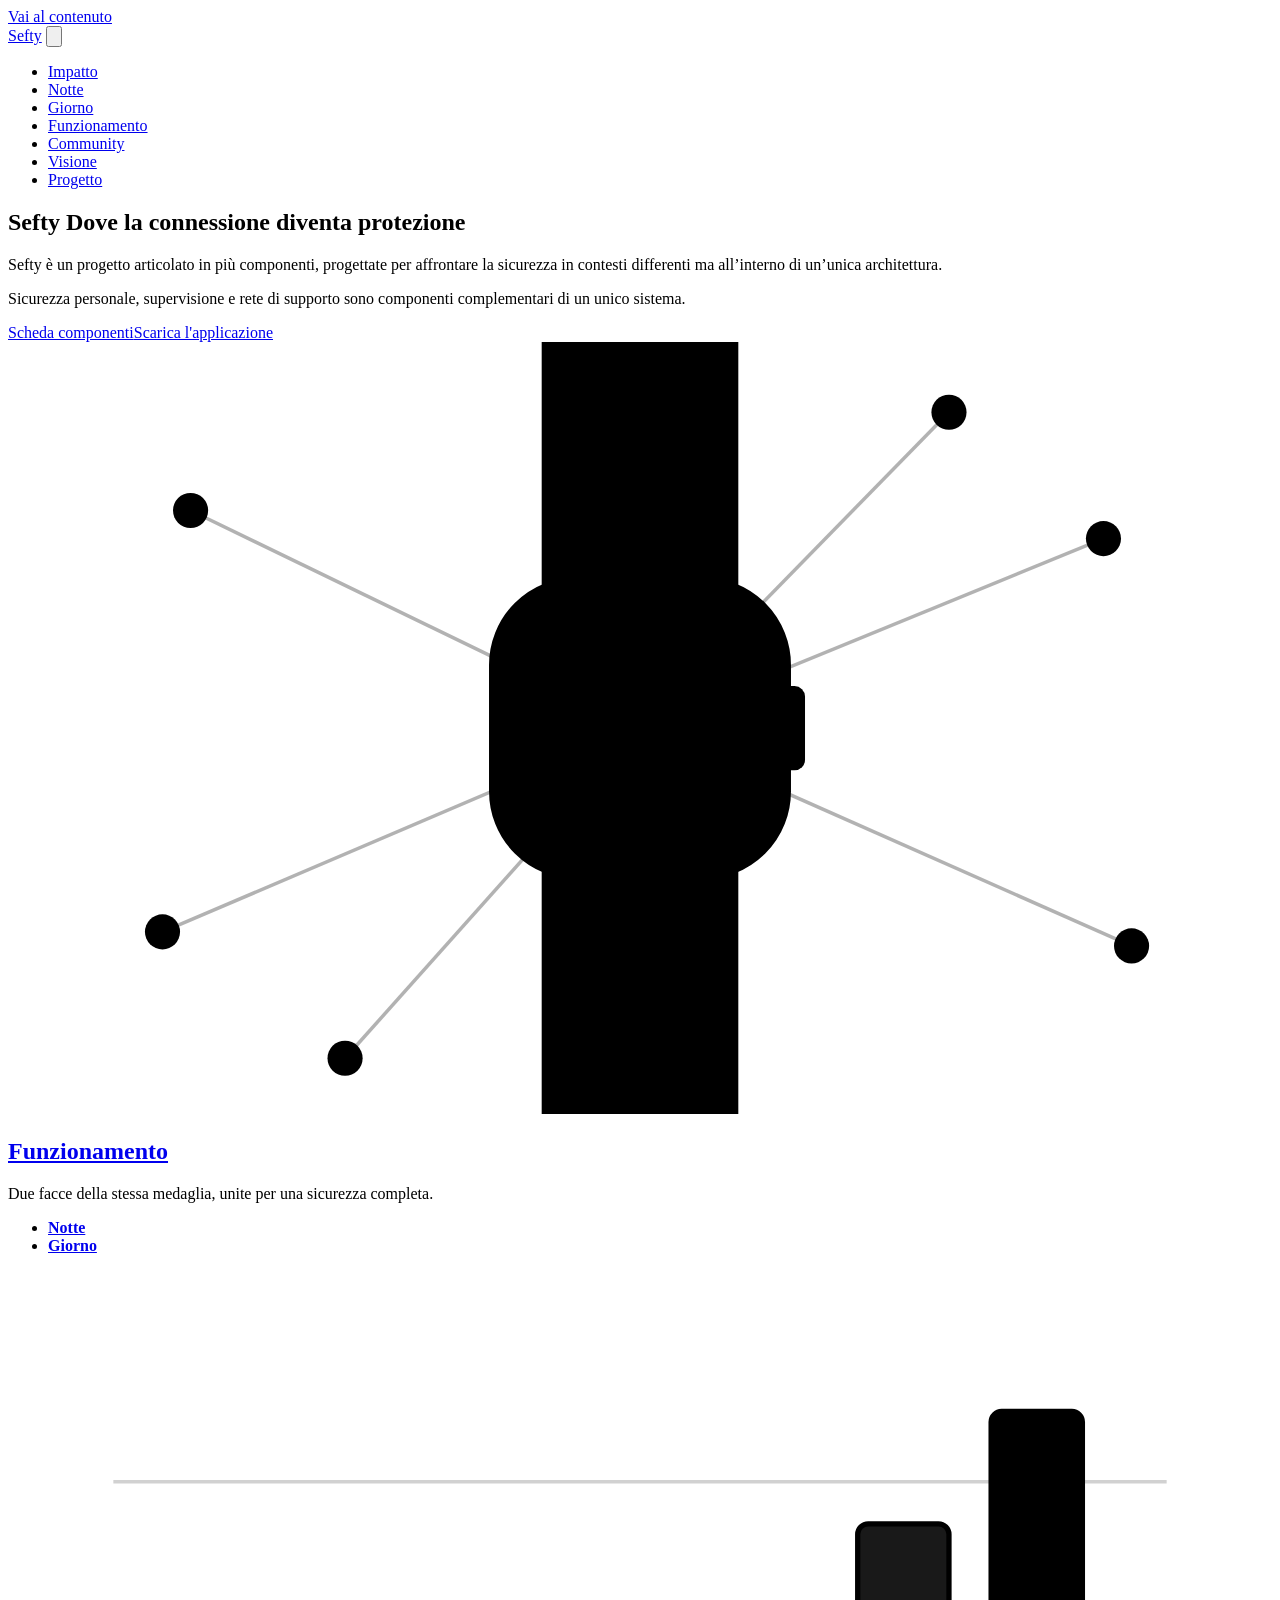
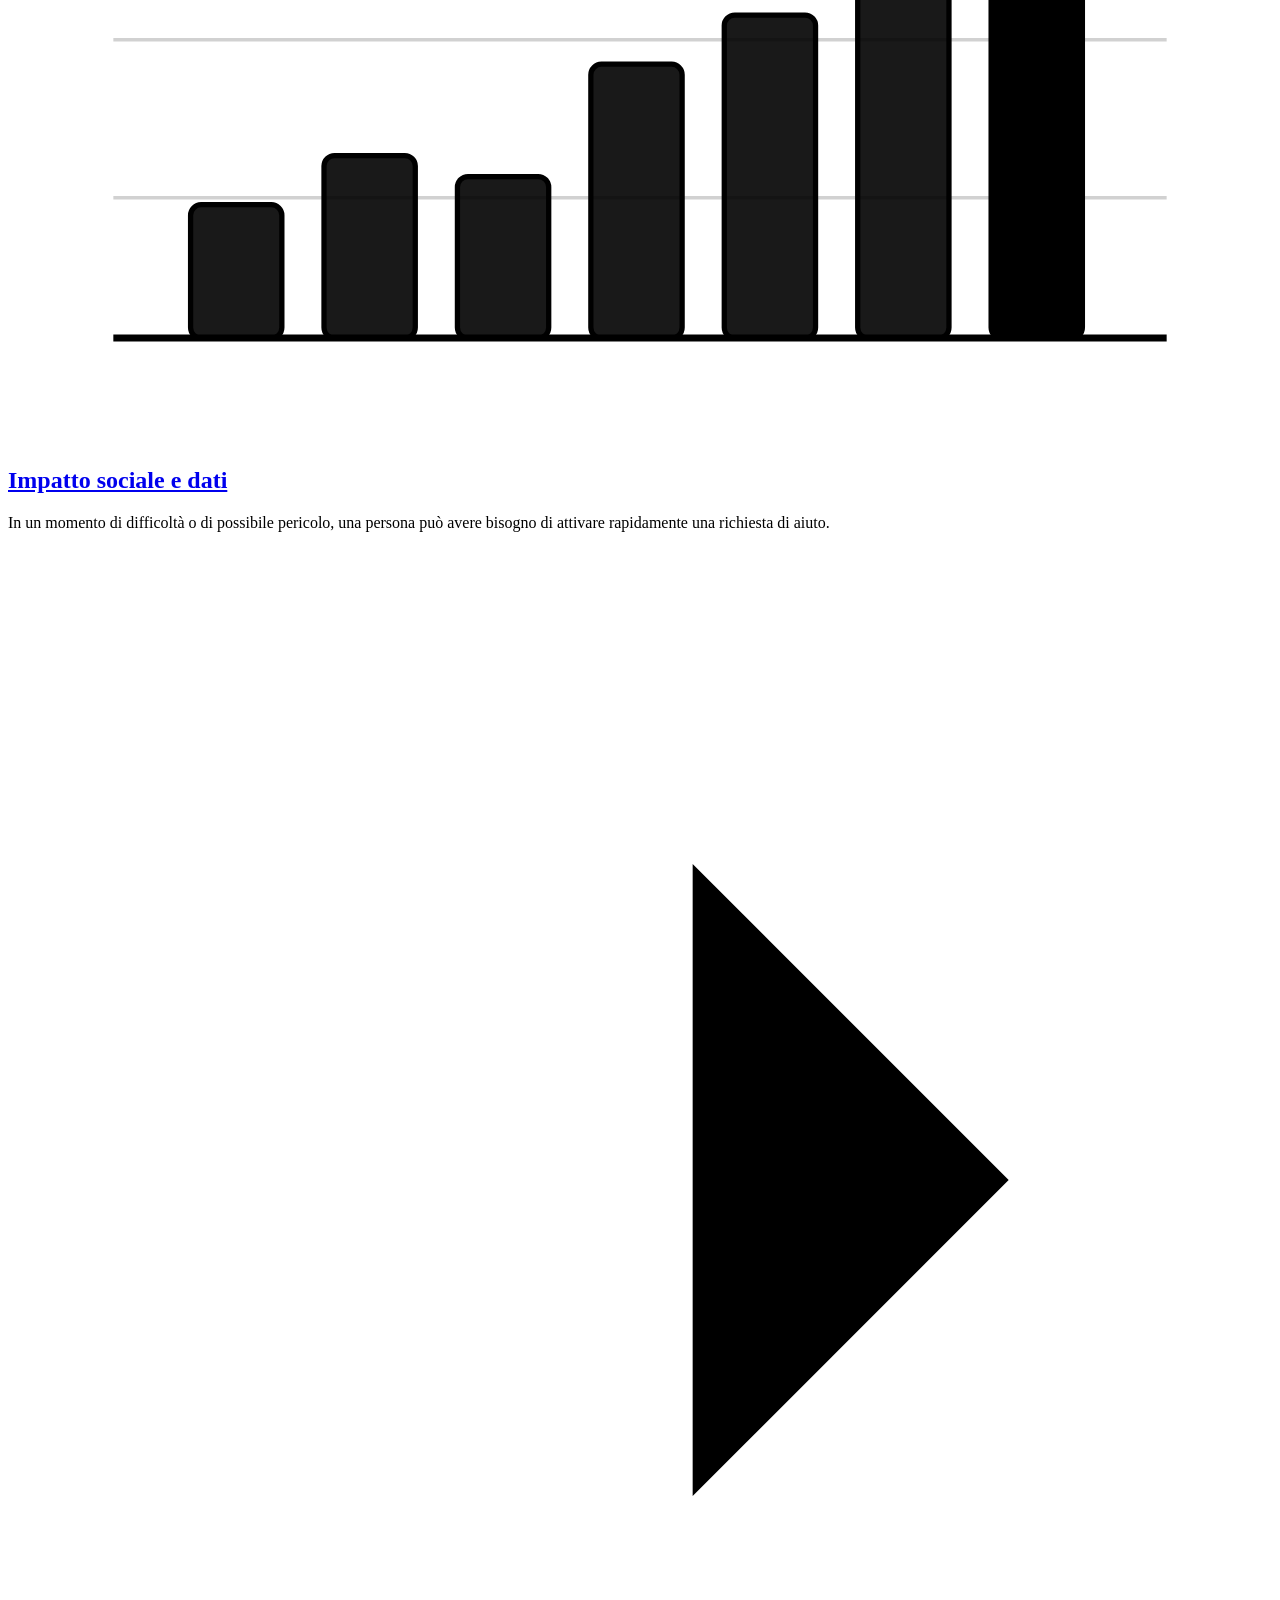
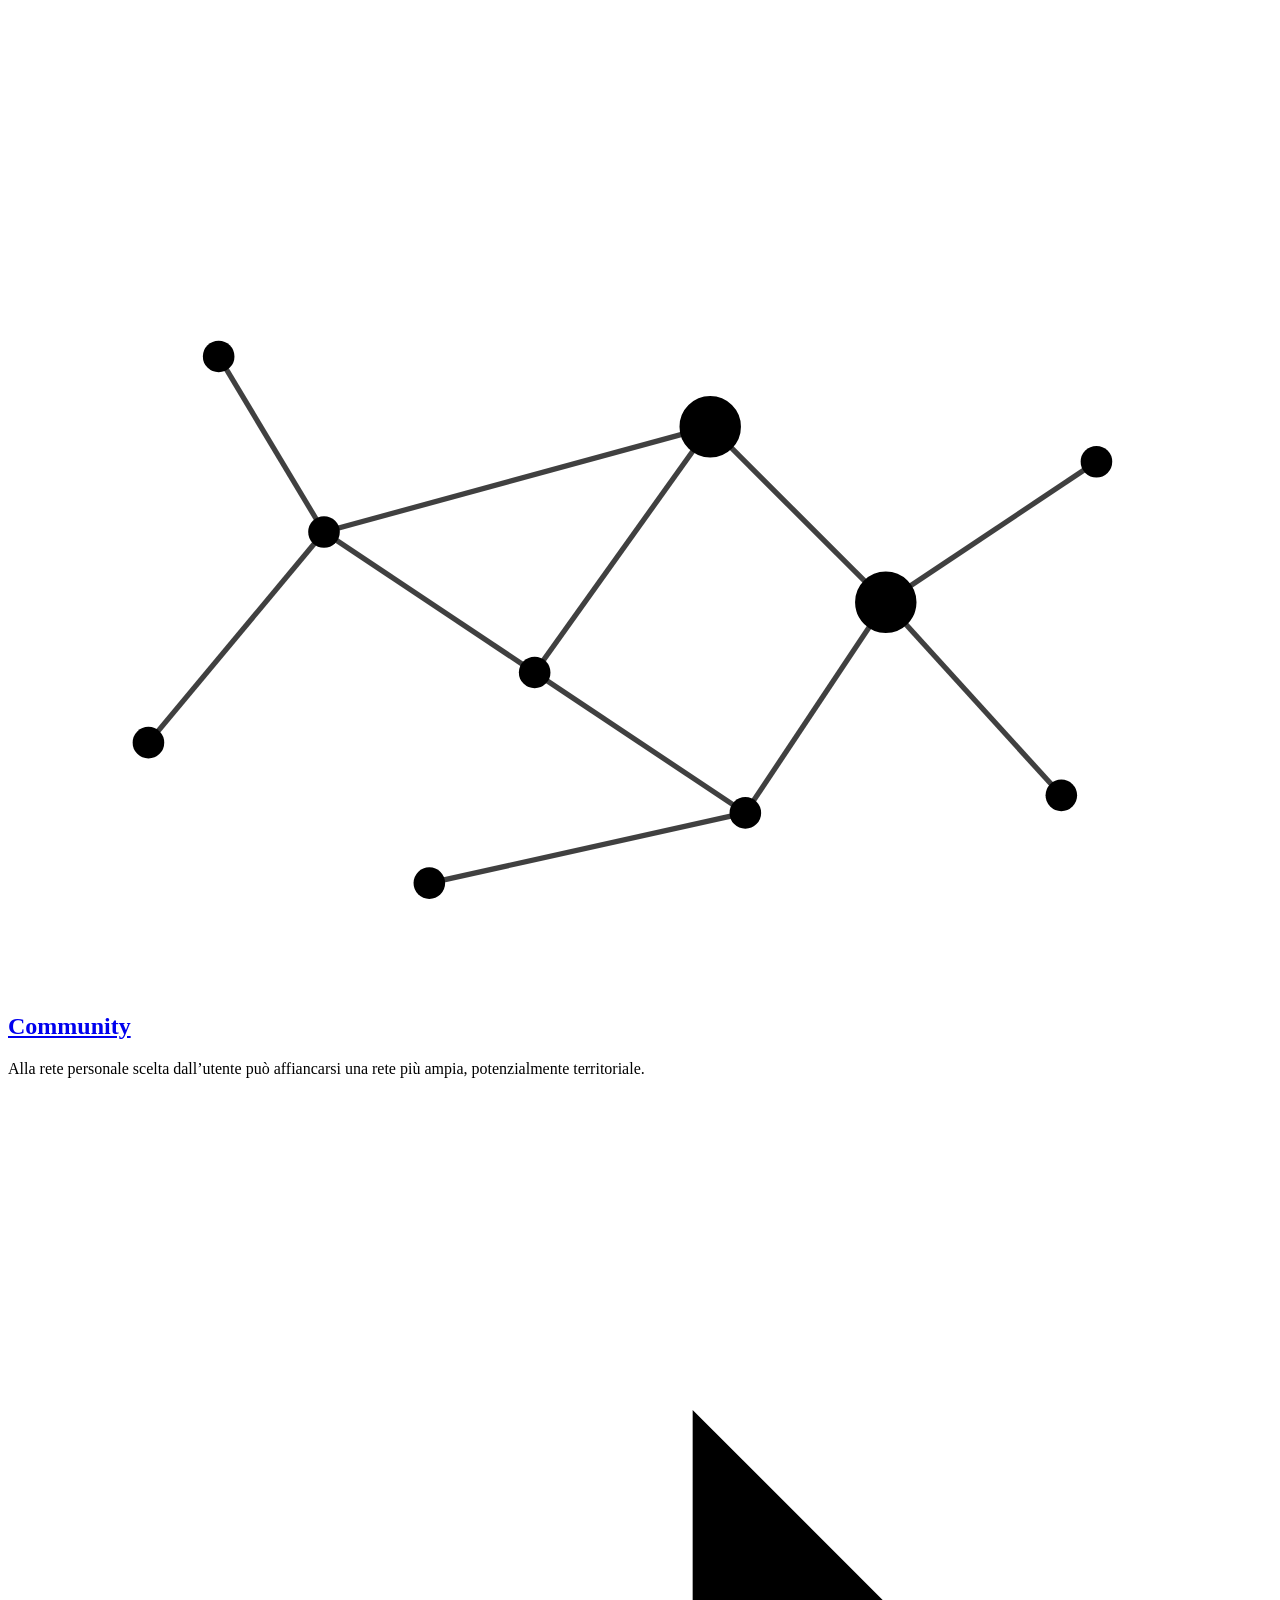
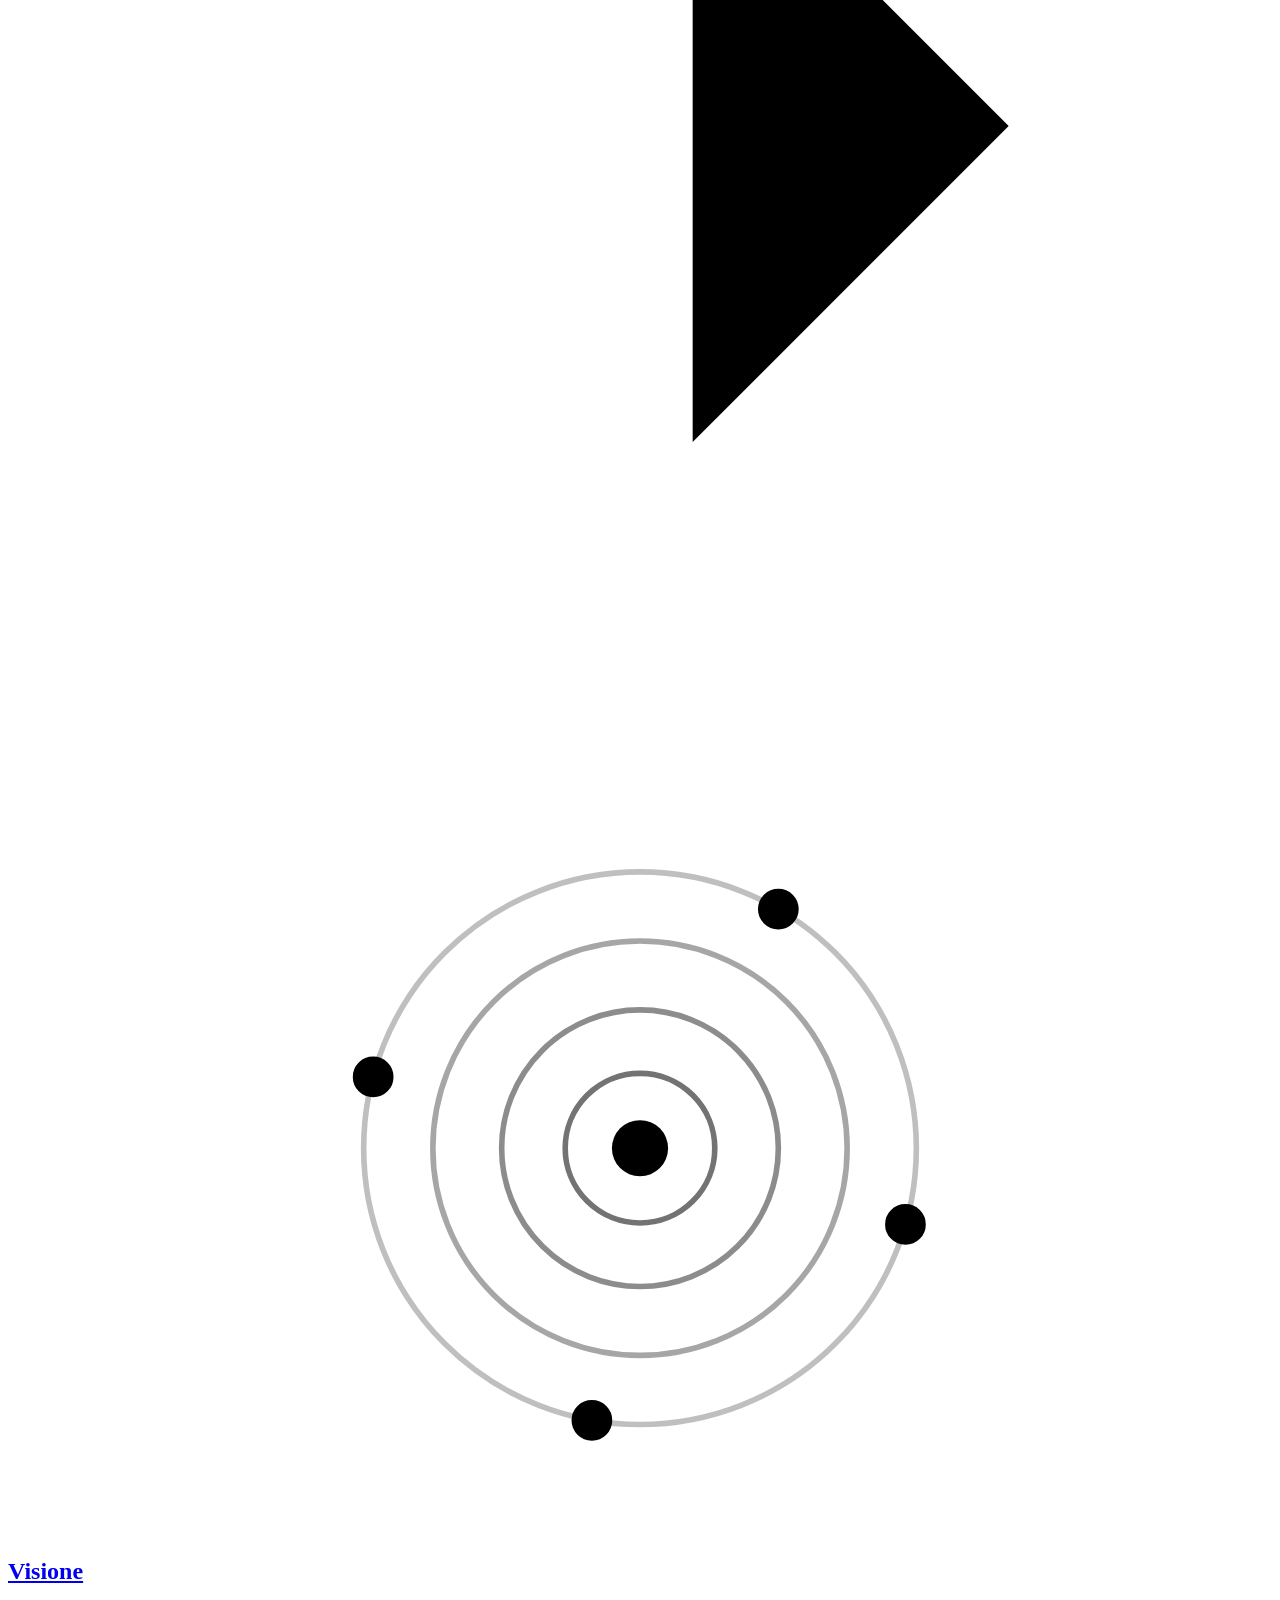
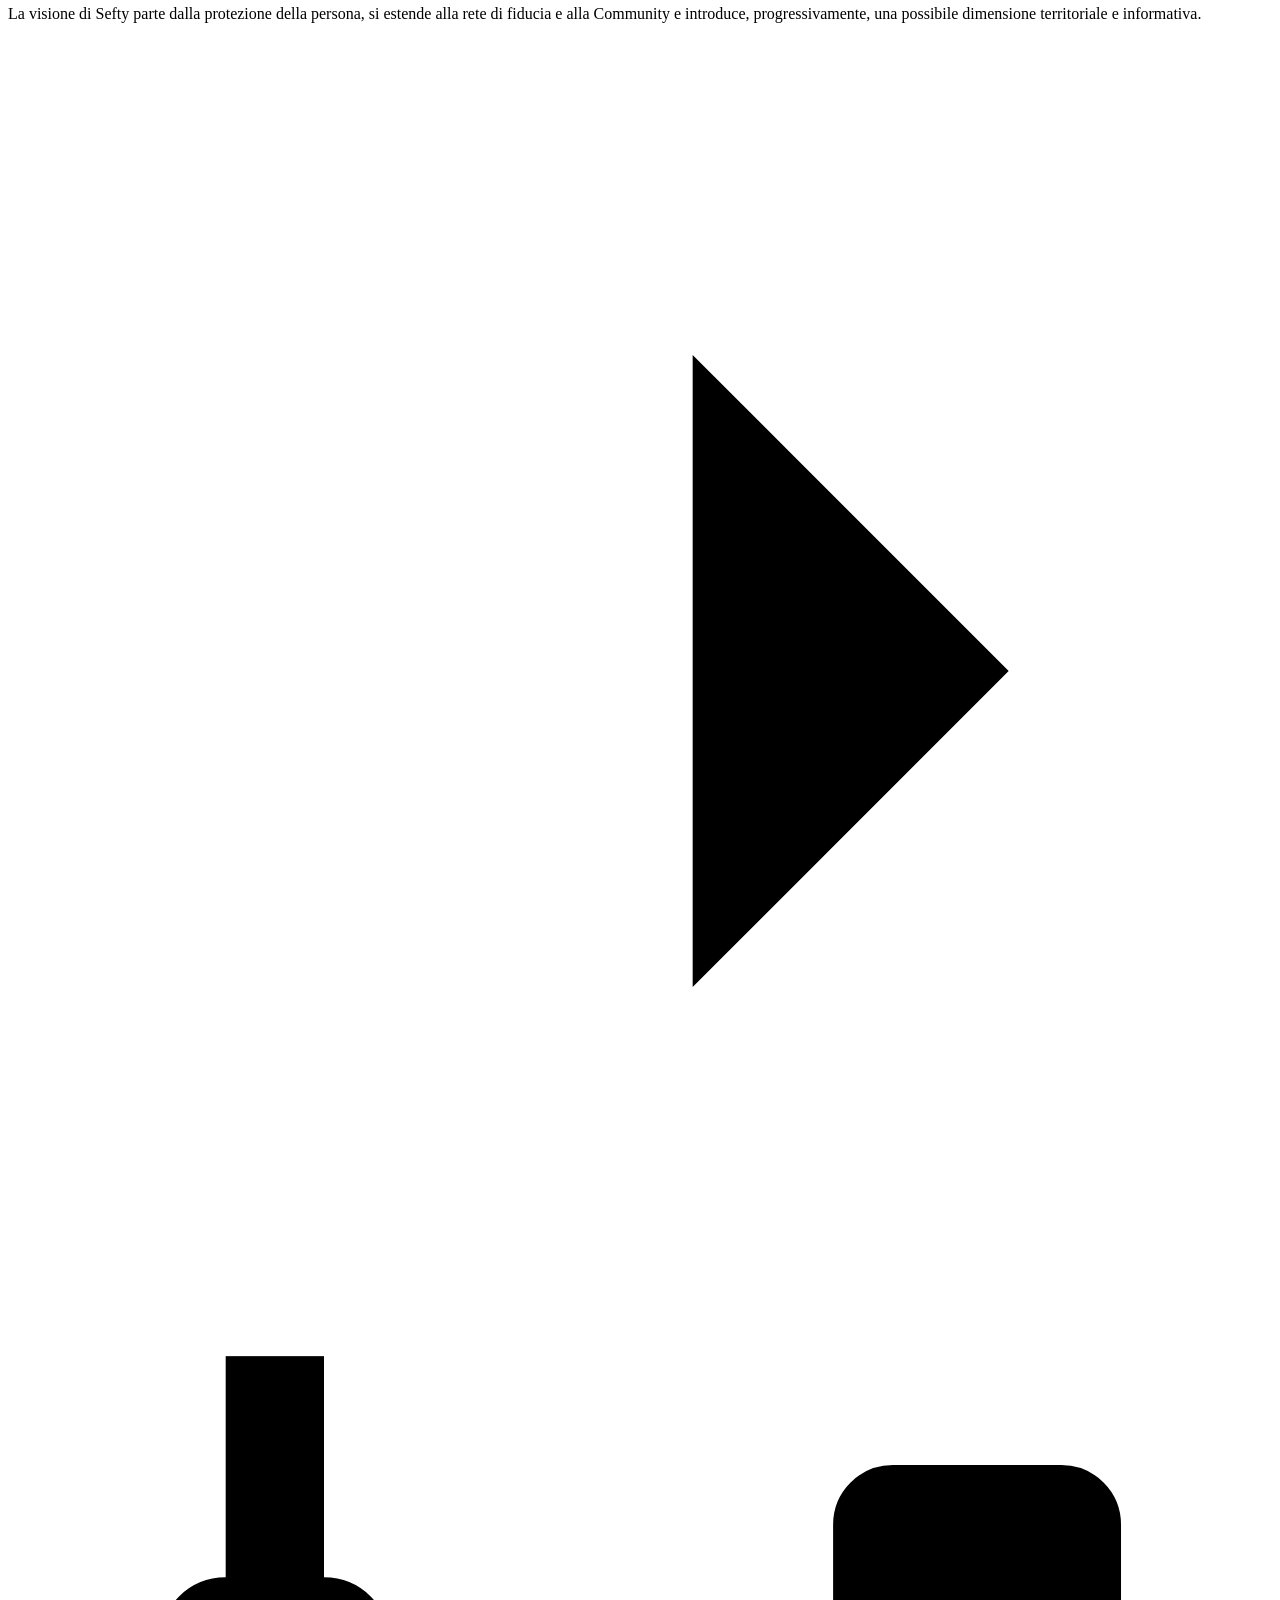
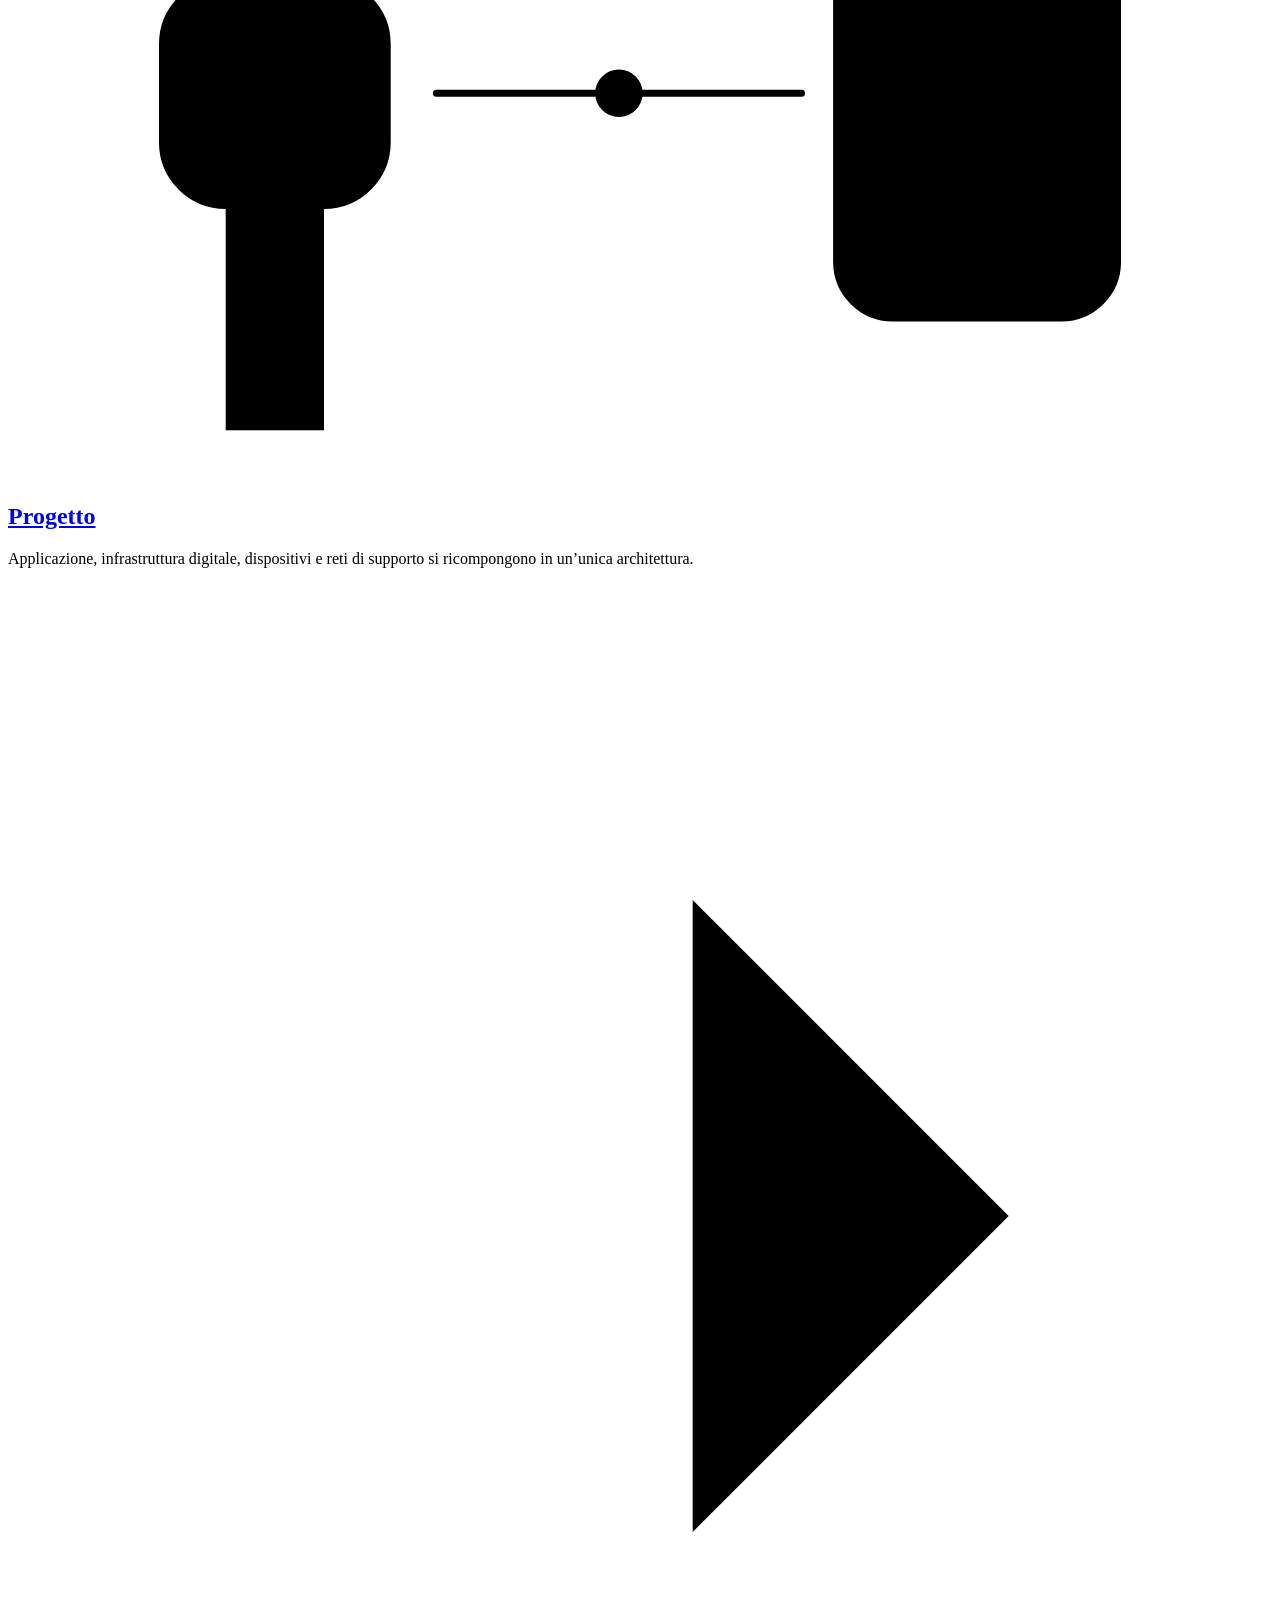
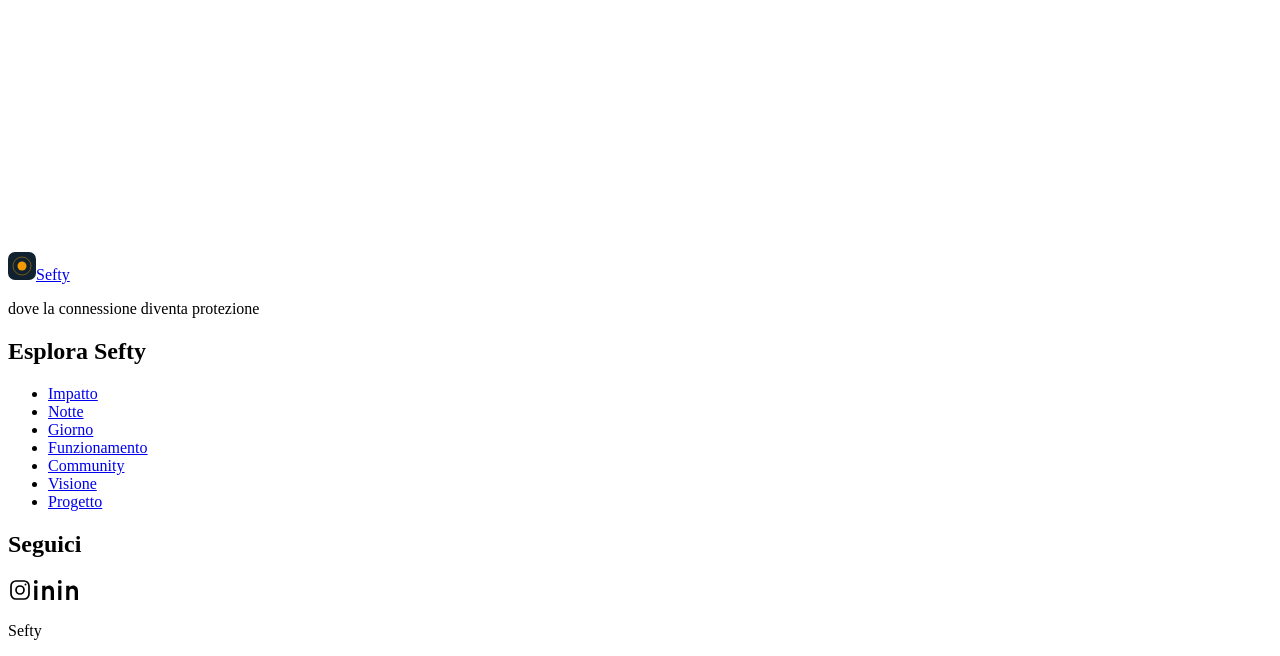
==== index.html @ 40f8cb53 "Add files via upload" ====
<!DOCTYPE html>
<html lang="it">

<head>
    <meta charset="UTF-8">
    <meta name="viewport" content="width=device-width, initial-scale=1.0">
    <script>
        
        document.documentElement.classList.add('js');
        setTimeout(function () { if (!window.__sefty) document.documentElement.classList.remove('js'); }, 4000);
    </script>

    <meta name="theme-color" content="#10222f">

    <link rel="icon" href="img/favicon.svg" type="image/svg+xml">

    <link rel="preconnect" href="https://fonts.googleapis.com">
    <link rel="preconnect" href="https://fonts.gstatic.com" crossorigin>
    <link href="https://fonts.googleapis.com/css2?family=Schibsted+Grotesk:wght@400..800&amp;display=swap" rel="stylesheet">
    <link rel="stylesheet" href="css/style.css?v=mobile-2">
    
    <script src="javascripts/index.js?v=mobile-2" defer></script>

    <title>Sefty | Sicurezza personale e rete di supporto</title>
    <meta name="description" content="Sefty integra tecnologia, persone di fiducia e rete di supporto: scopri sicurezza personale, supervisione dei minori e sviluppo del progetto.">
    <meta name="robots" content="noindex, nofollow, noarchive, nosnippet"> <!-- disattiva -->
    <link rel="canonical" href="https://www.sefty.it/">
    <meta property="og:type" content="website">
    <meta property="og:site_name" content="Sefty">
    <meta property="og:locale" content="it_IT">
    <meta property="og:title" content="Sefty | Sicurezza personale e rete di supporto">
    <meta property="og:description" content="Sefty integra tecnologia, persone di fiducia e rete di supporto: scopri sicurezza personale, supervisione dei minori e sviluppo del progetto.">
    <meta property="og:image" content="https://www.sefty.it/img/immagine-principale.jpeg">
    <meta property="og:image:width" content="1600">
    <meta property="og:image:height" content="717">
    <meta property="og:image:alt" content="Panorama urbano notturno con strade e connessioni illuminate">
    <meta name="twitter:card" content="summary_large_image">
    <meta name="twitter:title" content="Sefty | Sicurezza personale e rete di supporto">
    <meta name="twitter:description" content="Sefty integra tecnologia, persone di fiducia e rete di supporto: scopri sicurezza personale, supervisione dei minori e sviluppo del progetto.">
    <meta name="twitter:image" content="https://www.sefty.it/img/immagine-principale.jpeg">
    <meta name="twitter:image:alt" content="Panorama urbano notturno con strade e connessioni illuminate">
    <meta property="og:url" content="https://www.sefty.it/">
    <script type="application/ld+json">{"@context":"https://schema.org","@graph":[{"@type":"Organization","name":"Sefty","description":"Progetto tecnologico di sicurezza personale, supervisione e rete di supporto.","@id":"https://www.sefty.it/#organization","url":"https://www.sefty.it/"},{"@type":"WebSite","name":"Sefty","inLanguage":"it-IT","@id":"https://www.sefty.it/#website","url":"https://www.sefty.it/","publisher":{"@id":"https://www.sefty.it/#organization"}},{"@type":"WebPage","name":"Sefty | Sicurezza personale e rete di supporto","description":"Sefty integra tecnologia, persone di fiducia e rete di supporto: scopri sicurezza personale, supervisione dei minori e sviluppo del progetto.","inLanguage":"it-IT","@id":"https://www.sefty.it/#webpage","url":"https://www.sefty.it/","isPartOf":{"@id":"https://www.sefty.it/#website"},"about":{"@id":"https://www.sefty.it/#organization"}}]}</script>
</head>

<body>
    <a class="skip-link" href="#main">Vai al contenuto</a>
<header class="site-header">
        <div class="wrap header-inner">
            <a class="brand" href="index.html" aria-label="Torna alla home di Sefty">Sefty</a>
            <button class="nav-toggle" id="navToggle" type="button" aria-expanded="false" aria-controls="siteNav" aria-label="Apri menu navigazione">
                <svg class="icon icon-open" viewbox="0 0 24 24" aria-hidden="true"><path d="M4 7h16M4 12h16M4 17h16"></path></svg><svg class="icon icon-close" viewbox="0 0 24 24" aria-hidden="true"><path d="M6 6l12 12M18 6 6 18"></path></svg>
            </button>
            <nav class="nav" id="siteNav" aria-label="Menu principale"><ul><li><a href="impatto.html">Impatto</a></li><li><a href="notte.html">Notte</a></li><li><a href="giorno.html">Giorno</a></li><li><a href="funzionamento.html">Funzionamento</a></li><li><a href="community.html">Community</a></li><li><a href="visione.html">Visione</a></li><li><a href="progetto.html">Progetto</a></li></ul></nav>
        </div>
        <div class="progress" aria-hidden="true"><span id="progressBar"></span></div>
    </header>
    <main id="main">
        <section class="intro rings-light">
            <div class="wrap intro-grid">
                <div class="intro-copy">
                    <h1 class="hero-title">
                        <span class="wordmark">Sefty</span>
                        <span class="tagline">Dove la connessione diventa protezione</span>
                    </h1>
                </div>
                <div class="intro-leads-col">
                    <p class="intro-lead">Sefty è un progetto articolato in più componenti, progettate per affrontare la sicurezza in contesti differenti ma all’interno di un’unica architettura.</p>
                    <p class="intro-lead intro-lead-2">Sicurezza personale, supervisione e rete di supporto sono componenti complementari di un unico sistema.</p>
                </div>
                <div class="intro-actions"><a class="btn btn-signal" href="sefty_3d_presentation.html">Scheda componenti</a><a class="btn btn-line" href="https://pub-002bc9092c564c6a95605e7e15290c54.r2.dev/DemoSefty-3.zip">Scarica l'applicazione</a></div>
            </div>
        </section>

        <section class="band band-mist" id="percorso">
            <div class="wrap">
                <div class="cards">
                    <article class="card card-primary reveal-card" style="--i:0">
                        <div class="card-art" aria-hidden="true"><svg class="art-svg" viewbox="0 0 360 220" preserveaspectratio="xMidYMid slice" aria-hidden="true" focusable="false"><g fill="none" stroke="currentColor" stroke-opacity=".3"><path d="M180 110 L52 48"></path><path d="M180 110 L312 56"></path><path d="M180 110 L44 168"></path><path d="M180 110 L320 172"></path><path d="M180 110 L96 204"></path><path d="M180 110 L268 20"></path></g>
<g fill="none" stroke="var(--signal)" stroke-width="1.6"><circle class="rip" style="--delay:0s" cx="180" cy="110" r="46"></circle><circle class="rip" style="--delay:0.6s" cx="180" cy="110" r="46"></circle><circle class="rip" style="--delay:1.2s" cx="180" cy="110" r="46"></circle></g>
<g fill="currentColor"><circle class="pop" style="--i:0" cx="52" cy="48" r="5"></circle><circle class="pop" style="--i:1" cx="312" cy="56" r="5"></circle><circle class="pop" style="--i:2" cx="44" cy="168" r="5"></circle><circle class="pop" style="--i:3" cx="320" cy="172" r="5"></circle><circle class="pop" style="--i:4" cx="96" cy="204" r="5"></circle><circle class="pop" style="--i:5" cx="268" cy="20" r="5"></circle></g>
<rect x="152" y="-12" width="56" height="84" fill="var(--art-strap)"></rect>
<rect x="152" y="148" width="56" height="84" fill="var(--art-strap)"></rect>
<rect x="138" y="68" width="84" height="84" rx="24" fill="var(--art-solid)" stroke="currentColor" stroke-width="2"></rect>
<circle cx="180" cy="110" r="24" fill="none" stroke="currentColor" stroke-opacity=".55" stroke-width="1.5"></circle>
<circle cx="180" cy="110" r="9" fill="var(--signal)"></circle>
<rect x="220" y="98" width="7" height="24" rx="3" fill="var(--signal)"></rect></svg></div>
                        <div class="card-body">
                            <h2><a class="card-link" href="funzionamento.html">Funzionamento</a></h2>
                            <p>Due facce della stessa medaglia, unite per una sicurezza completa.</p>
                            <ul class="subtiles">
                                <li><a href="notte.html"><strong>Notte</strong></a></li>
                                <li><a href="giorno.html"><strong>Giorno</strong></a></li>
                            </ul>
                        </div>
                    </article>
                    <article class="card card-impatto reveal-card" style="--i:1">
                        <div class="card-art" aria-hidden="true"><svg class="art-svg" viewbox="0 0 360 220" preserveaspectratio="xMidYMid slice" aria-hidden="true" focusable="false"><g stroke="currentColor" stroke-opacity=".18"><path d="M30 60 H330"></path><path d="M30 105 H330"></path><path d="M30 150 H330"></path></g><path d="M30 190 H330" stroke="currentColor" stroke-width="2"></path><rect class="bar" style="--i:0" x="52" y="152" width="26" height="38" rx="3" fill="currentColor" fill-opacity="0.9" stroke="currentColor" stroke-width="1.5"></rect><rect class="bar" style="--i:1" x="90" y="138" width="26" height="52" rx="3" fill="currentColor" fill-opacity="0.9" stroke="currentColor" stroke-width="1.5"></rect><rect class="bar" style="--i:2" x="128" y="144" width="26" height="46" rx="3" fill="currentColor" fill-opacity="0.9" stroke="currentColor" stroke-width="1.5"></rect><rect class="bar" style="--i:3" x="166" y="112" width="26" height="78" rx="3" fill="currentColor" fill-opacity="0.9" stroke="currentColor" stroke-width="1.5"></rect><rect class="bar" style="--i:4" x="204" y="98" width="26" height="92" rx="3" fill="currentColor" fill-opacity="0.9" stroke="currentColor" stroke-width="1.5"></rect><rect class="bar" style="--i:5" x="242" y="72" width="26" height="118" rx="3" fill="currentColor" fill-opacity="0.9" stroke="currentColor" stroke-width="1.5"></rect><rect class="bar" style="--i:6" x="280" y="40" width="26" height="150" rx="3" fill="var(--signal)" fill-opacity="1" stroke="currentColor" stroke-width="1.5"></rect></svg></div>
                        <div class="card-body">
                            <h2><a class="card-link" href="impatto.html">Impatto sociale e dati</a></h2>
                            <p>In un momento di difficoltà o di possibile pericolo, una persona può avere bisogno di attivare rapidamente una richiesta di aiuto.</p>
                            <span class="card-more" aria-hidden="true"><svg class="icon" viewBox="0 0 24 24" aria-hidden="true"><path d="M5 12h14M13 6l6 6-6 6"/></svg></span>
                        </div>
                    </article>
                    <article class="card card-community reveal-card" style="--i:2">
                        <div class="card-art" aria-hidden="true"><svg class="art-svg" viewbox="0 0 360 220" preserveaspectratio="xMidYMid slice" aria-hidden="true" focusable="false"><g fill="none" stroke="currentColor" stroke-width="1.5" stroke-opacity=".75"><path class="draw" pathlength="1" style="--delay:0ms" d="M40 150 L90 90"></path><path class="draw" pathlength="1" style="--delay:70ms" d="M90 90 L150 130"></path><path class="draw" pathlength="1" style="--delay:140ms" d="M150 130 L200 60"></path><path class="draw" pathlength="1" style="--delay:210ms" d="M200 60 L250 110"></path><path class="draw" pathlength="1" style="--delay:280ms" d="M250 110 L310 70"></path><path class="draw" pathlength="1" style="--delay:350ms" d="M250 110 L300 165"></path><path class="draw" pathlength="1" style="--delay:420ms" d="M150 130 L210 170"></path><path class="draw" pathlength="1" style="--delay:490ms" d="M210 170 L250 110"></path><path class="draw" pathlength="1" style="--delay:560ms" d="M210 170 L120 190"></path><path class="draw" pathlength="1" style="--delay:630ms" d="M90 90 L200 60"></path><path class="draw" pathlength="1" style="--delay:700ms" d="M90 90 L60 40"></path></g><circle class="pop" style="--i:0" cx="40" cy="150" r="4.5" fill="currentColor"></circle><circle class="pop" style="--i:1" cx="90" cy="90" r="4.5" fill="currentColor"></circle><circle class="pop" style="--i:2" cx="150" cy="130" r="4.5" fill="currentColor"></circle><circle class="rip" style="--delay:0.6000000000000001s" cx="200" cy="60" r="12" fill="none" stroke="var(--signal)" stroke-width="1.5"></circle><circle class="pop" style="--i:3" cx="200" cy="60" r="8" fill="var(--signal)" stroke="currentColor" stroke-width="1.5"></circle><circle class="rip" style="--delay:0.8s" cx="250" cy="110" r="12" fill="none" stroke="var(--signal)" stroke-width="1.5"></circle><circle class="pop" style="--i:4" cx="250" cy="110" r="8" fill="var(--signal)" stroke="currentColor" stroke-width="1.5"></circle><circle class="pop" style="--i:5" cx="310" cy="70" r="4.5" fill="currentColor"></circle><circle class="pop" style="--i:6" cx="300" cy="165" r="4.5" fill="currentColor"></circle><circle class="pop" style="--i:7" cx="210" cy="170" r="4.5" fill="currentColor"></circle><circle class="pop" style="--i:8" cx="120" cy="190" r="4.5" fill="currentColor"></circle><circle class="pop" style="--i:9" cx="60" cy="40" r="4.5" fill="currentColor"></circle></svg></div>
                        <div class="card-body">
                            <h2><a class="card-link" href="community.html">Community</a></h2>
                            <p>Alla rete personale scelta dall’utente può affiancarsi una rete più ampia, potenzialmente territoriale.</p>
                            <span class="card-more" aria-hidden="true"><svg class="icon" viewBox="0 0 24 24" aria-hidden="true"><path d="M5 12h14M13 6l6 6-6 6"/></svg></span>
                        </div>
                    </article>
                    <article class="card card-visione reveal-card" style="--i:3">
                        <div class="card-art" aria-hidden="true"><svg class="art-svg" viewbox="0 0 360 220" preserveaspectratio="xMidYMid slice" aria-hidden="true" focusable="false"><circle class="rip" style="--delay:0.0s" cx="180" cy="110" r="21.3" fill="none" stroke="currentColor" stroke-opacity="0.55" stroke-width="1.6"></circle><circle class="rip" style="--delay:0.5s" cx="180" cy="110" r="39.4" fill="none" stroke="currentColor" stroke-opacity="0.45" stroke-width="1.6"></circle><circle class="rip" style="--delay:1.0s" cx="180" cy="110" r="59.0" fill="none" stroke="currentColor" stroke-opacity="0.35" stroke-width="1.6"></circle><circle class="rip" style="--delay:1.5s" cx="180" cy="110" r="78.7" fill="none" stroke="currentColor" stroke-opacity="0.25" stroke-width="1.6"></circle><circle class="pop" style="--i:0" cx="255.6" cy="131.7" r="5" fill="var(--art-solid)" stroke="currentColor" stroke-width="1.6"></circle><circle class="pop" style="--i:1" cx="166.3" cy="187.5" r="5" fill="var(--art-solid)" stroke="currentColor" stroke-width="1.6"></circle><circle class="pop" style="--i:2" cx="104.0" cy="89.7" r="5" fill="var(--art-solid)" stroke="currentColor" stroke-width="1.6"></circle><circle class="pop" style="--i:3" cx="219.4" cy="41.9" r="5" fill="var(--art-solid)" stroke="currentColor" stroke-width="1.6"></circle><circle cx="180" cy="110" r="8" fill="var(--signal)"></circle></svg></div>
                        <div class="card-body">
                            <h2><a class="card-link" href="visione.html">Visione</a></h2>
                            <p>La visione di Sefty parte dalla protezione della persona, si estende alla rete di fiducia e alla Community e introduce, progressivamente, una possibile dimensione territoriale e informativa.</p>
                            <span class="card-more" aria-hidden="true"><svg class="icon" viewBox="0 0 24 24" aria-hidden="true"><path d="M5 12h14M13 6l6 6-6 6"/></svg></span>
                        </div>
                    </article>
                    <article class="card card-progetto reveal-card" style="--i:4">
                        <div class="card-art" aria-hidden="true"><svg class="art-svg" viewbox="0 0 360 220" preserveaspectratio="xMidYMid slice" aria-hidden="true" focusable="false"><rect x="62" y="14" width="28" height="70" fill="var(--art-strap)"></rect>
<rect x="62" y="136" width="28" height="70" fill="var(--art-strap)"></rect>
<rect x="44" y="78" width="64" height="64" rx="18" fill="var(--art-solid)" stroke="currentColor" stroke-width="2"></rect>
<circle cx="76" cy="110" r="8" fill="var(--signal)"></circle>
<circle class="rip" cx="76" cy="110" r="14" fill="none" stroke="var(--signal)" stroke-width="1.5"></circle>
<path class="flow-line" d="M122 110 H226" fill="none" stroke="currentColor" stroke-width="2" stroke-linecap="round"></path>
<circle class="pop" cx="174" cy="110" r="6" fill="var(--signal)" stroke="currentColor" stroke-width="1.5"></circle>
<rect x="236" y="46" width="80" height="128" rx="16" fill="var(--art-solid)" stroke="currentColor" stroke-width="2"></rect>
<rect x="246" y="60" width="60" height="70" rx="6" fill="currentColor" fill-opacity=".08"></rect>
<path class="pop" d="M276 76c-8 0-14 6-14 14 0 10 14 24 14 24s14-14 14-24c0-8-6-14-14-14Z" fill="var(--signal)" stroke="currentColor" stroke-width="1.5"></path>
<circle cx="276" cy="90" r="4.5" fill="var(--art-solid)"></circle>
<rect x="248" y="142" width="58" height="6" rx="3" fill="currentColor" fill-opacity=".28"></rect>
<rect x="248" y="154" width="36" height="6" rx="3" fill="currentColor" fill-opacity=".28"></rect></svg></div>
                        <div class="card-body">
                            <h2><a class="card-link" href="progetto.html">Progetto</a></h2>
                            <p>Applicazione, infrastruttura digitale, dispositivi e reti di supporto si ricompongono in un’unica architettura.</p>
                            <span class="card-more" aria-hidden="true"><svg class="icon" viewBox="0 0 24 24" aria-hidden="true"><path d="M5 12h14M13 6l6 6-6 6"/></svg></span>
                        </div>
                    </article>
                </div>
            </div>
        </section>
</main>
<footer class="site-footer"><div class="wrap"><div class="footer-grid"><div><a class="brand" href="index.html"><svg width="28" height="28" viewbox="0 0 28 28" aria-hidden="true"><rect width="28" height="28" rx="7" fill="#10222f"></rect><circle cx="14" cy="14" r="4.5" fill="#f29a00"></circle><circle cx="14" cy="14" r="9" fill="none" stroke="#f29a00" stroke-opacity=".45"></circle></svg>Sefty</a>
                    <p class="footer-tagline">dove la connessione diventa protezione</p></div><nav class="footer-nav-wide" aria-label="Esplora Sefty"><h2>Esplora Sefty</h2><ul class="footer-links"><li><a href="impatto.html">Impatto</a></li><li><a href="notte.html">Notte</a></li><li><a href="giorno.html">Giorno</a></li><li><a href="funzionamento.html">Funzionamento</a></li><li><a href="community.html">Community</a></li><li><a href="visione.html">Visione</a></li><li><a href="progetto.html">Progetto</a></li></ul></nav><section class="footer-social" aria-label="Profili social"><h2>Seguici</h2><div class="footer-social-links"><a class="footer-social-link" data-social="instagram" aria-label="Instagram" title="Instagram"><svg viewBox="0 0 24 24" width="24" height="24" fill="none" stroke="currentColor" stroke-width="1.7" role="img" aria-label="Instagram"><rect x="3" y="3" width="18" height="18" rx="5"/><circle cx="12" cy="12" r="4"/><circle cx="17.5" cy="6.5" r="1" fill="currentColor" stroke="none"/></svg></a><a class="footer-social-link" data-social="linkedin-1" aria-label="LinkedIn — profilo 1" title="LinkedIn — profilo 1"><svg viewBox="0 0 24 24" width="24" height="24" fill="none" stroke="currentColor" stroke-width="1.7" role="img" aria-label="LinkedIn — profilo 1"><path fill="currentColor" stroke="none" d="M5.4 7.8H2.2V22h3.2V7.8ZM3.8 2a1.9 1.9 0 1 0 0 3.8 1.9 1.9 0 0 0 0-3.8ZM22 13.3c0-3.5-1.9-5.7-4.8-5.7-2.2 0-3.2 1.2-3.8 2V7.8h-3.2V22h3.2v-7.9c0-2.1.9-3.3 2.6-3.3 1.6 0 2.7 1.1 2.7 3.3V22H22v-8.7Z"/></svg></a><a class="footer-social-link" data-social="linkedin-2" aria-label="LinkedIn — profilo 2" title="LinkedIn — profilo 2"><svg viewBox="0 0 24 24" width="24" height="24" fill="none" stroke="currentColor" stroke-width="1.7" role="img" aria-label="LinkedIn — profilo 2"><path fill="currentColor" stroke="none" d="M5.4 7.8H2.2V22h3.2V7.8ZM3.8 2a1.9 1.9 0 1 0 0 3.8 1.9 1.9 0 0 0 0-3.8ZM22 13.3c0-3.5-1.9-5.7-4.8-5.7-2.2 0-3.2 1.2-3.8 2V7.8h-3.2V22h3.2v-7.9c0-2.1.9-3.3 2.6-3.3 1.6 0 2.7 1.1 2.7 3.3V22H22v-8.7Z"/></svg></a></div></section></div><p class="legal">Sefty</p></div></footer>
</body>

</html>
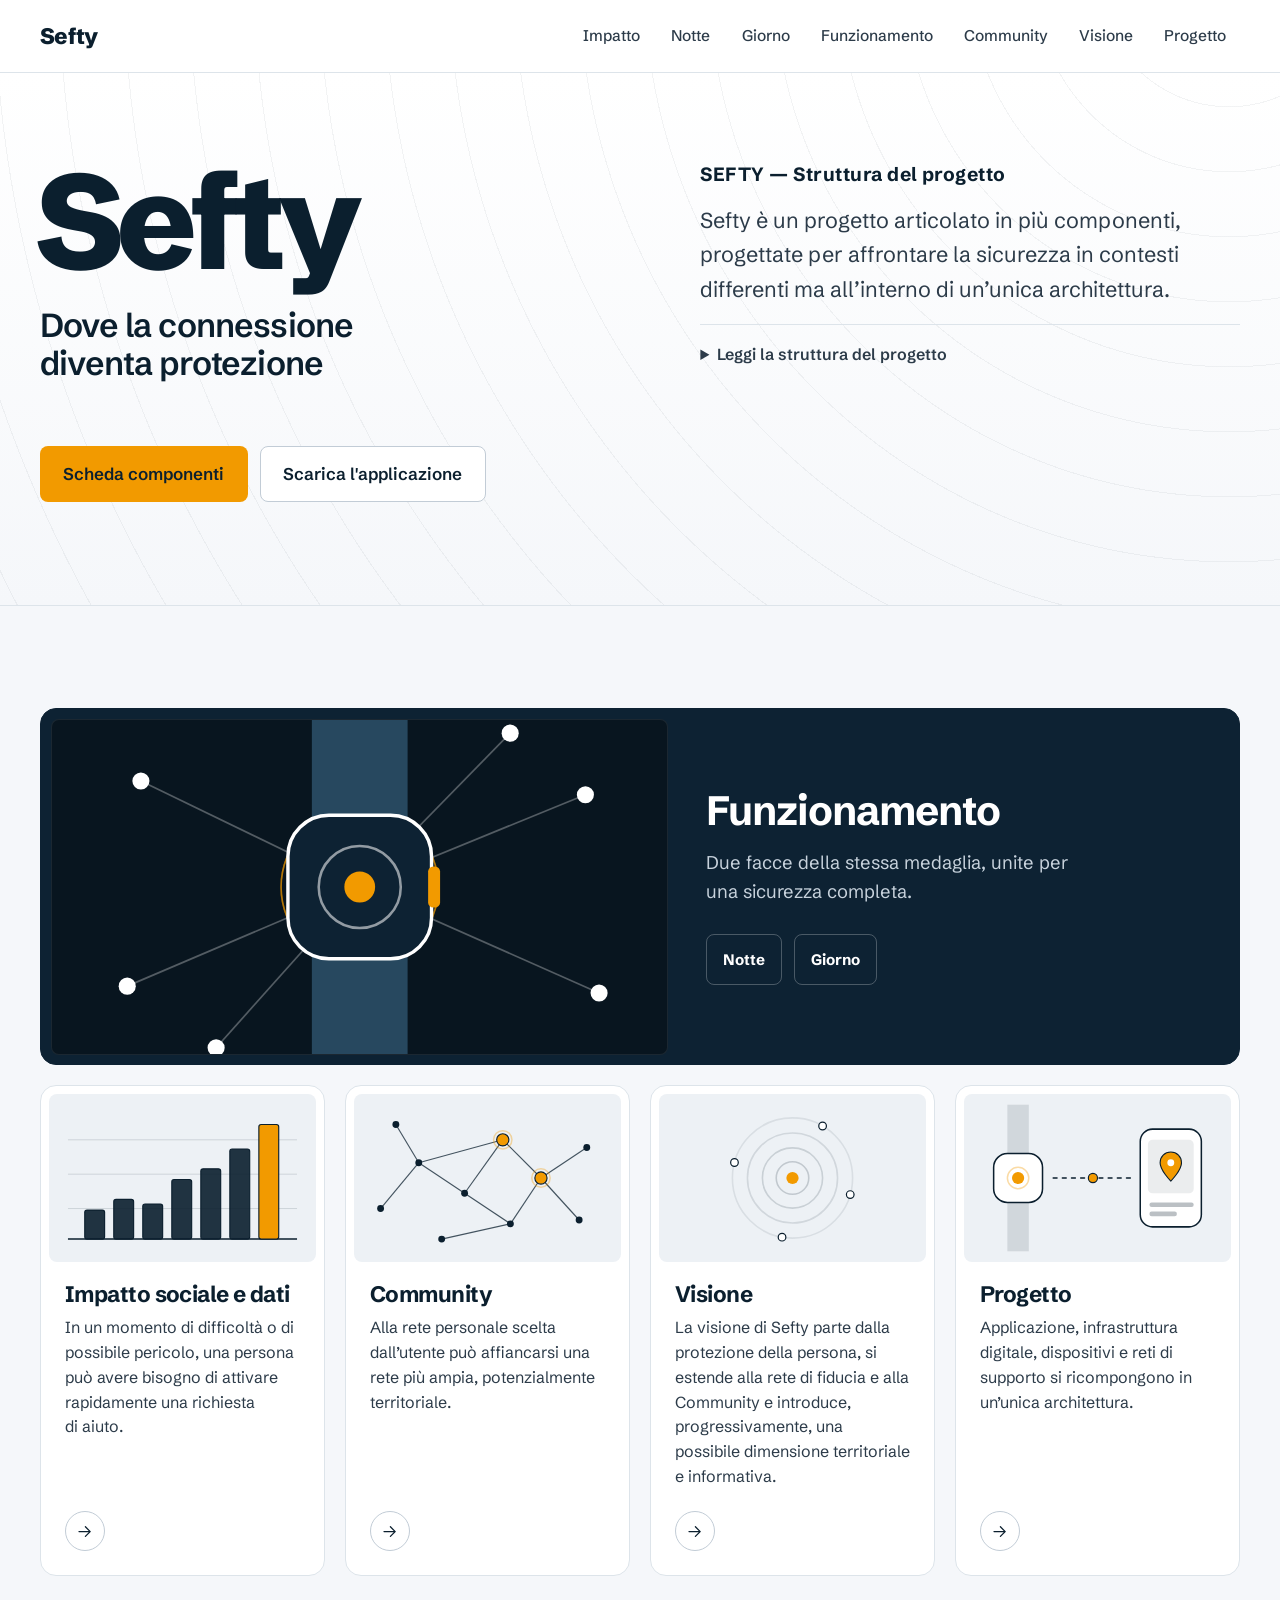
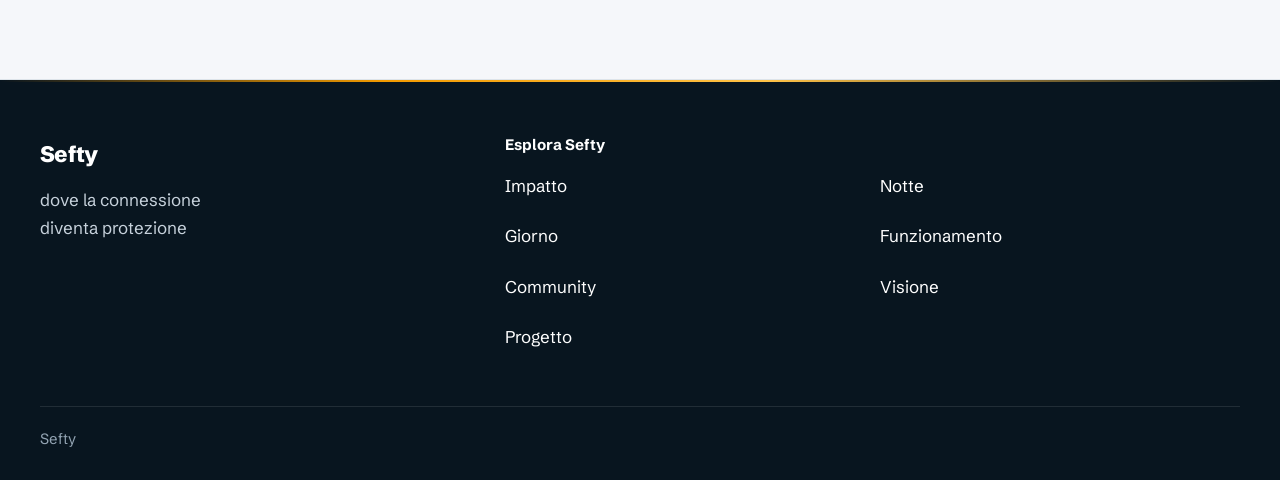
==== commit 91c8729b: "migliorie" ====
--- a/index.html
+++ b/index.html
@@ -5,7 +5,7 @@
     <meta charset="UTF-8">
     <meta name="viewport" content="width=device-width, initial-scale=1.0">
     <script>
-        
+
         document.documentElement.classList.add('js');
         setTimeout(function () { if (!window.__sefty) document.documentElement.classList.remove('js'); }, 4000);
     </script>
@@ -16,59 +16,138 @@
 
     <link rel="preconnect" href="https://fonts.googleapis.com">
     <link rel="preconnect" href="https://fonts.gstatic.com" crossorigin>
-    <link href="https://fonts.googleapis.com/css2?family=Schibsted+Grotesk:wght@400..800&amp;display=swap" rel="stylesheet">
-    <link rel="stylesheet" href="css/style.css?v=mobile-2">
-    
+    <link href="https://fonts.googleapis.com/css2?family=Schibsted+Grotesk:wght@400..800&amp;display=swap"
+        rel="stylesheet">
+    <link rel="stylesheet" href="css/style.css?v=accordion-6">
+
     <script src="javascripts/index.js?v=mobile-2" defer></script>
 
     <title>Sefty | Sicurezza personale e rete di supporto</title>
-    <meta name="description" content="Sefty integra tecnologia, persone di fiducia e rete di supporto: scopri sicurezza personale, supervisione dei minori e sviluppo del progetto.">
+    <meta name="description"
+        content="Sefty integra tecnologia, persone di fiducia e rete di supporto: scopri sicurezza personale, supervisione dei minori e sviluppo del progetto.">
     <meta name="robots" content="noindex, nofollow, noarchive, nosnippet"> <!-- disattiva -->
     <link rel="canonical" href="https://www.sefty.it/">
     <meta property="og:type" content="website">
     <meta property="og:site_name" content="Sefty">
     <meta property="og:locale" content="it_IT">
     <meta property="og:title" content="Sefty | Sicurezza personale e rete di supporto">
-    <meta property="og:description" content="Sefty integra tecnologia, persone di fiducia e rete di supporto: scopri sicurezza personale, supervisione dei minori e sviluppo del progetto.">
+    <meta property="og:description"
+        content="Sefty integra tecnologia, persone di fiducia e rete di supporto: scopri sicurezza personale, supervisione dei minori e sviluppo del progetto.">
     <meta property="og:image" content="https://www.sefty.it/img/immagine-principale.jpeg">
     <meta property="og:image:width" content="1600">
     <meta property="og:image:height" content="717">
     <meta property="og:image:alt" content="Panorama urbano notturno con strade e connessioni illuminate">
     <meta name="twitter:card" content="summary_large_image">
     <meta name="twitter:title" content="Sefty | Sicurezza personale e rete di supporto">
-    <meta name="twitter:description" content="Sefty integra tecnologia, persone di fiducia e rete di supporto: scopri sicurezza personale, supervisione dei minori e sviluppo del progetto.">
+    <meta name="twitter:description"
+        content="Sefty integra tecnologia, persone di fiducia e rete di supporto: scopri sicurezza personale, supervisione dei minori e sviluppo del progetto.">
     <meta name="twitter:image" content="https://www.sefty.it/img/immagine-principale.jpeg">
     <meta name="twitter:image:alt" content="Panorama urbano notturno con strade e connessioni illuminate">
     <meta property="og:url" content="https://www.sefty.it/">
-    <script type="application/ld+json">{"@context":"https://schema.org","@graph":[{"@type":"Organization","name":"Sefty","description":"Progetto tecnologico di sicurezza personale, supervisione e rete di supporto.","@id":"https://www.sefty.it/#organization","url":"https://www.sefty.it/"},{"@type":"WebSite","name":"Sefty","inLanguage":"it-IT","@id":"https://www.sefty.it/#website","url":"https://www.sefty.it/","publisher":{"@id":"https://www.sefty.it/#organization"}},{"@type":"WebPage","name":"Sefty | Sicurezza personale e rete di supporto","description":"Sefty integra tecnologia, persone di fiducia e rete di supporto: scopri sicurezza personale, supervisione dei minori e sviluppo del progetto.","inLanguage":"it-IT","@id":"https://www.sefty.it/#webpage","url":"https://www.sefty.it/","isPartOf":{"@id":"https://www.sefty.it/#website"},"about":{"@id":"https://www.sefty.it/#organization"}}]}</script>
+    <script
+        type="application/ld+json">{"@context":"https://schema.org","@graph":[{"@type":"Organization","name":"Sefty","description":"Progetto tecnologico di sicurezza personale, supervisione e rete di supporto.","@id":"https://www.sefty.it/#organization","url":"https://www.sefty.it/"},{"@type":"WebSite","name":"Sefty","inLanguage":"it-IT","@id":"https://www.sefty.it/#website","url":"https://www.sefty.it/","publisher":{"@id":"https://www.sefty.it/#organization"}},{"@type":"WebPage","name":"Sefty | Sicurezza personale e rete di supporto","description":"Sefty integra tecnologia, persone di fiducia e rete di supporto: scopri sicurezza personale, supervisione dei minori e sviluppo del progetto.","inLanguage":"it-IT","@id":"https://www.sefty.it/#webpage","url":"https://www.sefty.it/","isPartOf":{"@id":"https://www.sefty.it/#website"},"about":{"@id":"https://www.sefty.it/#organization"}}]}</script>
+
 </head>
 
 <body>
     <a class="skip-link" href="#main">Vai al contenuto</a>
-<header class="site-header">
+    <header class="site-header">
         <div class="wrap header-inner">
             <a class="brand" href="index.html" aria-label="Torna alla home di Sefty">Sefty</a>
-            <button class="nav-toggle" id="navToggle" type="button" aria-expanded="false" aria-controls="siteNav" aria-label="Apri menu navigazione">
-                <svg class="icon icon-open" viewbox="0 0 24 24" aria-hidden="true"><path d="M4 7h16M4 12h16M4 17h16"></path></svg><svg class="icon icon-close" viewbox="0 0 24 24" aria-hidden="true"><path d="M6 6l12 12M18 6 6 18"></path></svg>
+            <button class="nav-toggle" id="navToggle" type="button" aria-expanded="false" aria-controls="siteNav"
+                aria-label="Apri menu navigazione">
+                <svg class="icon icon-open" viewbox="0 0 24 24" aria-hidden="true">
+                    <path d="M4 7h16M4 12h16M4 17h16"></path>
+                </svg><svg class="icon icon-close" viewbox="0 0 24 24" aria-hidden="true">
+                    <path d="M6 6l12 12M18 6 6 18"></path>
+                </svg>
             </button>
-            <nav class="nav" id="siteNav" aria-label="Menu principale"><ul><li><a href="impatto.html">Impatto</a></li><li><a href="notte.html">Notte</a></li><li><a href="giorno.html">Giorno</a></li><li><a href="funzionamento.html">Funzionamento</a></li><li><a href="community.html">Community</a></li><li><a href="visione.html">Visione</a></li><li><a href="progetto.html">Progetto</a></li></ul></nav>
+            <nav class="nav" id="siteNav" aria-label="Menu principale">
+                <ul>
+                    <li><a href="impatto.html">Impatto</a></li>
+                    <li><a href="notte.html">Notte</a></li>
+                    <li><a href="giorno.html">Giorno</a></li>
+                    <li><a href="funzionamento.html">Funzionamento</a></li>
+                    <li><a href="community.html">Community</a></li>
+                    <li><a href="visione.html">Visione</a></li>
+                    <li><a href="progetto.html">Progetto</a></li>
+                </ul>
+            </nav>
         </div>
         <div class="progress" aria-hidden="true"><span id="progressBar"></span></div>
     </header>
     <main id="main">
         <section class="intro rings-light">
             <div class="wrap intro-grid">
-                <div class="intro-copy">
-                    <h1 class="hero-title">
-                        <span class="wordmark">Sefty</span>
-                        <span class="tagline">Dove la connessione diventa protezione</span>
-                    </h1>
+                <div class="intro-left">
+                    <div class="intro-copy">
+                        <h1 class="hero-title">
+                            <span class="wordmark">Sefty</span>
+                            <span class="tagline">Dove la connessione diventa protezione</span>
+                        </h1>
+                    </div>
+                    <div class="intro-actions"><a class="btn btn-signal" href="sefty_3d_presentation.html">Scheda
+                            componenti</a><a class="btn btn-line"
+                            href="https://pub-002bc9092c564c6a95605e7e15290c54.r2.dev/DemoSefty-3.zip" target="_blank"
+                            rel="noopener"
+                            onclick="setTimeout(() => { window.location.href = 'istruzioni.html'; }, 100);">
+                            Scarica l'applicazione
+                        </a></div>
                 </div>
-                <div class="intro-leads-col">
-                    <p class="intro-lead">Sefty è un progetto articolato in più componenti, progettate per affrontare la sicurezza in contesti differenti ma all’interno di un’unica architettura.</p>
-                    <p class="intro-lead intro-lead-2">Sicurezza personale, supervisione e rete di supporto sono componenti complementari di un unico sistema.</p>
+                <div class="intro-leads-col project-intro">
+                    <h2 class="project-intro-title">SEFTY — Struttura del progetto</h2>
+                    <p class="intro-lead">Sefty è un progetto articolato in più componenti, progettate per affrontare la
+                        sicurezza in contesti differenti ma all’interno di un’unica architettura.</p>
+                    <details class="project-details">
+                        <summary><span class="project-read-more">Leggi la struttura del progetto</span><span
+                                class="project-read-less">Riduci la descrizione</span></summary>
+                        <div class="project-details-body">
+                            <p>Per rendere comprensibile il progetto nel suo insieme, la presentazione segue un percorso
+                                progressivo: dal problema specifico alla soluzione, dalla dimensione individuale a
+                                quella collettiva, fino alla visione complessiva del sistema e al suo percorso di
+                                sviluppo verso il prodotto.</p>
+                            <p>Le sezioni del sito sono quindi complementari e non rappresentano prodotti separati o
+                                parti indipendenti del progetto.</p>
+                            <p><strong>Sefty Notte</strong> introduce il punto di partenza: la sicurezza della singola
+                                persona e la necessità di poter attivare rapidamente una rete di supporto in una
+                                situazione di difficoltà o emergenza. La sezione descrive il problema affrontato, il
+                                funzionamento della soluzione e gli elementi che costituiscono la base del sistema di
+                                sicurezza personale.</p>
+                            <p><strong>Sefty Giorno</strong> sviluppa un secondo contesto applicativo, nel quale la
+                                necessità non è soltanto reagire a un'emergenza, ma supervisionare persone e gruppi nel
+                                corso delle attività quotidiane. Il focus si sposta quindi sulla gestione dei gruppi,
+                                sul ruolo del Tutor, sui dispositivi dedicati e sull'utilizzo del geofencing come
+                                strumento di supervisione.</p>
+                            <p><strong>Community</strong> amplia ulteriormente il modello, introducendo la dimensione
+                                della sicurezza partecipativa. Alla rete personale scelta dall'utente si affianca una
+                                rete più ampia, potenzialmente territoriale, nella quale la prossimità e la
+                                partecipazione possono diventare ulteriori elementi di supporto. La Community non viene
+                                quindi presentata come un social network, ma come una componente funzionale
+                                dell'ecosistema Sefty.</p>
+                            <p><strong>Vision</strong> porta invece lo sguardo oltre le funzionalità attuali e descrive
+                                la direzione strategica del progetto. Il percorso parte dalla protezione della persona,
+                                si estende alla rete di fiducia e alla Community e, progressivamente, introduce una
+                                possibile dimensione territoriale e informativa. La Vision chiarisce quindi dove Sefty
+                                intende arrivare, distinguendo gli obiettivi di lungo periodo da ciò che è già
+                                disponibile o dimostrato.</p>
+                            <p>Infine, <strong>Progetto alla base di Sefty</strong> ricompone tutte queste componenti in
+                                una prospettiva unica. Non introduce un ulteriore caso d'uso, ma fotografa lo stato
+                                complessivo del progetto: l'architettura che collega applicazione, infrastruttura
+                                digitale, dispositivi e reti di supporto; ciò che è stato sviluppato; ciò che è stato
+                                progettato; le integrazioni ancora da realizzare; gli aspetti che devono essere
+                                sottoposti a test e validazione; e il percorso necessario per trasformare l'architettura
+                                progettuale in un prodotto completo e progressivamente industrializzabile.</p>
+                            <p>La logica della presentazione può quindi essere letta come un unico percorso:</p>
+                            <p class="project-path">PERSONA → SUPERVISIONE → RETE → VISIONE → ARCHITETTURA E SVILUPPO
+                            </p>
+                            <p>In questo modo, il sito non presenta semplicemente cinque sezioni, ma costruisce una
+                                lettura progressiva di Sefty: dal bisogno che ha originato il progetto, alle sue
+                                applicazioni, alla rete che ne amplia le possibilità, alla direzione strategica futura,
+                                fino alla fotografia concreta del progetto e del percorso che deve ancora essere
+                                completato per arrivare al prodotto.</p>
+                        </div>
+                    </details>
                 </div>
-                <div class="intro-actions"><a class="btn btn-signal" href="sefty_3d_presentation.html">Scheda componenti</a><a class="btn btn-line" href="https://pub-002bc9092c564c6a95605e7e15290c54.r2.dev/DemoSefty-3.zip">Scarica l'applicazione</a></div>
             </div>
         </section>
 
@@ -76,15 +155,38 @@
             <div class="wrap">
                 <div class="cards">
                     <article class="card card-primary reveal-card" style="--i:0">
-                        <div class="card-art" aria-hidden="true"><svg class="art-svg" viewbox="0 0 360 220" preserveaspectratio="xMidYMid slice" aria-hidden="true" focusable="false"><g fill="none" stroke="currentColor" stroke-opacity=".3"><path d="M180 110 L52 48"></path><path d="M180 110 L312 56"></path><path d="M180 110 L44 168"></path><path d="M180 110 L320 172"></path><path d="M180 110 L96 204"></path><path d="M180 110 L268 20"></path></g>
-<g fill="none" stroke="var(--signal)" stroke-width="1.6"><circle class="rip" style="--delay:0s" cx="180" cy="110" r="46"></circle><circle class="rip" style="--delay:0.6s" cx="180" cy="110" r="46"></circle><circle class="rip" style="--delay:1.2s" cx="180" cy="110" r="46"></circle></g>
-<g fill="currentColor"><circle class="pop" style="--i:0" cx="52" cy="48" r="5"></circle><circle class="pop" style="--i:1" cx="312" cy="56" r="5"></circle><circle class="pop" style="--i:2" cx="44" cy="168" r="5"></circle><circle class="pop" style="--i:3" cx="320" cy="172" r="5"></circle><circle class="pop" style="--i:4" cx="96" cy="204" r="5"></circle><circle class="pop" style="--i:5" cx="268" cy="20" r="5"></circle></g>
-<rect x="152" y="-12" width="56" height="84" fill="var(--art-strap)"></rect>
-<rect x="152" y="148" width="56" height="84" fill="var(--art-strap)"></rect>
-<rect x="138" y="68" width="84" height="84" rx="24" fill="var(--art-solid)" stroke="currentColor" stroke-width="2"></rect>
-<circle cx="180" cy="110" r="24" fill="none" stroke="currentColor" stroke-opacity=".55" stroke-width="1.5"></circle>
-<circle cx="180" cy="110" r="9" fill="var(--signal)"></circle>
-<rect x="220" y="98" width="7" height="24" rx="3" fill="var(--signal)"></rect></svg></div>
+                        <div class="card-art" aria-hidden="true"><svg class="art-svg" viewbox="0 0 360 220"
+                                preserveaspectratio="xMidYMid slice" aria-hidden="true" focusable="false">
+                                <g fill="none" stroke="currentColor" stroke-opacity=".3">
+                                    <path d="M180 110 L52 48"></path>
+                                    <path d="M180 110 L312 56"></path>
+                                    <path d="M180 110 L44 168"></path>
+                                    <path d="M180 110 L320 172"></path>
+                                    <path d="M180 110 L96 204"></path>
+                                    <path d="M180 110 L268 20"></path>
+                                </g>
+                                <g fill="none" stroke="var(--signal)" stroke-width="1.6">
+                                    <circle class="rip" style="--delay:0s" cx="180" cy="110" r="46"></circle>
+                                    <circle class="rip" style="--delay:0.6s" cx="180" cy="110" r="46"></circle>
+                                    <circle class="rip" style="--delay:1.2s" cx="180" cy="110" r="46"></circle>
+                                </g>
+                                <g fill="currentColor">
+                                    <circle class="pop" style="--i:0" cx="52" cy="48" r="5"></circle>
+                                    <circle class="pop" style="--i:1" cx="312" cy="56" r="5"></circle>
+                                    <circle class="pop" style="--i:2" cx="44" cy="168" r="5"></circle>
+                                    <circle class="pop" style="--i:3" cx="320" cy="172" r="5"></circle>
+                                    <circle class="pop" style="--i:4" cx="96" cy="204" r="5"></circle>
+                                    <circle class="pop" style="--i:5" cx="268" cy="20" r="5"></circle>
+                                </g>
+                                <rect x="152" y="-12" width="56" height="84" fill="var(--art-strap)"></rect>
+                                <rect x="152" y="148" width="56" height="84" fill="var(--art-strap)"></rect>
+                                <rect x="138" y="68" width="84" height="84" rx="24" fill="var(--art-solid)"
+                                    stroke="currentColor" stroke-width="2"></rect>
+                                <circle cx="180" cy="110" r="24" fill="none" stroke="currentColor" stroke-opacity=".55"
+                                    stroke-width="1.5"></circle>
+                                <circle cx="180" cy="110" r="9" fill="var(--signal)"></circle>
+                                <rect x="220" y="98" width="7" height="24" rx="3" fill="var(--signal)"></rect>
+                            </svg></div>
                         <div class="card-body">
                             <h2><a class="card-link" href="funzionamento.html">Funzionamento</a></h2>
                             <p>Due facce della stessa medaglia, unite per una sicurezza completa.</p>
@@ -95,55 +197,192 @@
                         </div>
                     </article>
                     <article class="card card-impatto reveal-card" style="--i:1">
-                        <div class="card-art" aria-hidden="true"><svg class="art-svg" viewbox="0 0 360 220" preserveaspectratio="xMidYMid slice" aria-hidden="true" focusable="false"><g stroke="currentColor" stroke-opacity=".18"><path d="M30 60 H330"></path><path d="M30 105 H330"></path><path d="M30 150 H330"></path></g><path d="M30 190 H330" stroke="currentColor" stroke-width="2"></path><rect class="bar" style="--i:0" x="52" y="152" width="26" height="38" rx="3" fill="currentColor" fill-opacity="0.9" stroke="currentColor" stroke-width="1.5"></rect><rect class="bar" style="--i:1" x="90" y="138" width="26" height="52" rx="3" fill="currentColor" fill-opacity="0.9" stroke="currentColor" stroke-width="1.5"></rect><rect class="bar" style="--i:2" x="128" y="144" width="26" height="46" rx="3" fill="currentColor" fill-opacity="0.9" stroke="currentColor" stroke-width="1.5"></rect><rect class="bar" style="--i:3" x="166" y="112" width="26" height="78" rx="3" fill="currentColor" fill-opacity="0.9" stroke="currentColor" stroke-width="1.5"></rect><rect class="bar" style="--i:4" x="204" y="98" width="26" height="92" rx="3" fill="currentColor" fill-opacity="0.9" stroke="currentColor" stroke-width="1.5"></rect><rect class="bar" style="--i:5" x="242" y="72" width="26" height="118" rx="3" fill="currentColor" fill-opacity="0.9" stroke="currentColor" stroke-width="1.5"></rect><rect class="bar" style="--i:6" x="280" y="40" width="26" height="150" rx="3" fill="var(--signal)" fill-opacity="1" stroke="currentColor" stroke-width="1.5"></rect></svg></div>
+                        <div class="card-art" aria-hidden="true"><svg class="art-svg" viewbox="0 0 360 220"
+                                preserveaspectratio="xMidYMid slice" aria-hidden="true" focusable="false">
+                                <g stroke="currentColor" stroke-opacity=".18">
+                                    <path d="M30 60 H330"></path>
+                                    <path d="M30 105 H330"></path>
+                                    <path d="M30 150 H330"></path>
+                                </g>
+                                <path d="M30 190 H330" stroke="currentColor" stroke-width="2"></path>
+                                <rect class="bar" style="--i:0" x="52" y="152" width="26" height="38" rx="3"
+                                    fill="currentColor" fill-opacity="0.9" stroke="currentColor" stroke-width="1.5">
+                                </rect>
+                                <rect class="bar" style="--i:1" x="90" y="138" width="26" height="52" rx="3"
+                                    fill="currentColor" fill-opacity="0.9" stroke="currentColor" stroke-width="1.5">
+                                </rect>
+                                <rect class="bar" style="--i:2" x="128" y="144" width="26" height="46" rx="3"
+                                    fill="currentColor" fill-opacity="0.9" stroke="currentColor" stroke-width="1.5">
+                                </rect>
+                                <rect class="bar" style="--i:3" x="166" y="112" width="26" height="78" rx="3"
+                                    fill="currentColor" fill-opacity="0.9" stroke="currentColor" stroke-width="1.5">
+                                </rect>
+                                <rect class="bar" style="--i:4" x="204" y="98" width="26" height="92" rx="3"
+                                    fill="currentColor" fill-opacity="0.9" stroke="currentColor" stroke-width="1.5">
+                                </rect>
+                                <rect class="bar" style="--i:5" x="242" y="72" width="26" height="118" rx="3"
+                                    fill="currentColor" fill-opacity="0.9" stroke="currentColor" stroke-width="1.5">
+                                </rect>
+                                <rect class="bar" style="--i:6" x="280" y="40" width="26" height="150" rx="3"
+                                    fill="var(--signal)" fill-opacity="1" stroke="currentColor" stroke-width="1.5">
+                                </rect>
+                            </svg></div>
                         <div class="card-body">
                             <h2><a class="card-link" href="impatto.html">Impatto sociale e dati</a></h2>
-                            <p>In un momento di difficoltà o di possibile pericolo, una persona può avere bisogno di attivare rapidamente una richiesta di aiuto.</p>
-                            <span class="card-more" aria-hidden="true"><svg class="icon" viewBox="0 0 24 24" aria-hidden="true"><path d="M5 12h14M13 6l6 6-6 6"/></svg></span>
+                            <p>In un momento di difficoltà o di possibile pericolo, una persona può avere bisogno di
+                                attivare rapidamente una richiesta di aiuto.</p>
+                            <span class="card-more" aria-hidden="true"><svg class="icon" viewBox="0 0 24 24"
+                                    aria-hidden="true">
+                                    <path d="M5 12h14M13 6l6 6-6 6" />
+                                </svg></span>
                         </div>
                     </article>
                     <article class="card card-community reveal-card" style="--i:2">
-                        <div class="card-art" aria-hidden="true"><svg class="art-svg" viewbox="0 0 360 220" preserveaspectratio="xMidYMid slice" aria-hidden="true" focusable="false"><g fill="none" stroke="currentColor" stroke-width="1.5" stroke-opacity=".75"><path class="draw" pathlength="1" style="--delay:0ms" d="M40 150 L90 90"></path><path class="draw" pathlength="1" style="--delay:70ms" d="M90 90 L150 130"></path><path class="draw" pathlength="1" style="--delay:140ms" d="M150 130 L200 60"></path><path class="draw" pathlength="1" style="--delay:210ms" d="M200 60 L250 110"></path><path class="draw" pathlength="1" style="--delay:280ms" d="M250 110 L310 70"></path><path class="draw" pathlength="1" style="--delay:350ms" d="M250 110 L300 165"></path><path class="draw" pathlength="1" style="--delay:420ms" d="M150 130 L210 170"></path><path class="draw" pathlength="1" style="--delay:490ms" d="M210 170 L250 110"></path><path class="draw" pathlength="1" style="--delay:560ms" d="M210 170 L120 190"></path><path class="draw" pathlength="1" style="--delay:630ms" d="M90 90 L200 60"></path><path class="draw" pathlength="1" style="--delay:700ms" d="M90 90 L60 40"></path></g><circle class="pop" style="--i:0" cx="40" cy="150" r="4.5" fill="currentColor"></circle><circle class="pop" style="--i:1" cx="90" cy="90" r="4.5" fill="currentColor"></circle><circle class="pop" style="--i:2" cx="150" cy="130" r="4.5" fill="currentColor"></circle><circle class="rip" style="--delay:0.6000000000000001s" cx="200" cy="60" r="12" fill="none" stroke="var(--signal)" stroke-width="1.5"></circle><circle class="pop" style="--i:3" cx="200" cy="60" r="8" fill="var(--signal)" stroke="currentColor" stroke-width="1.5"></circle><circle class="rip" style="--delay:0.8s" cx="250" cy="110" r="12" fill="none" stroke="var(--signal)" stroke-width="1.5"></circle><circle class="pop" style="--i:4" cx="250" cy="110" r="8" fill="var(--signal)" stroke="currentColor" stroke-width="1.5"></circle><circle class="pop" style="--i:5" cx="310" cy="70" r="4.5" fill="currentColor"></circle><circle class="pop" style="--i:6" cx="300" cy="165" r="4.5" fill="currentColor"></circle><circle class="pop" style="--i:7" cx="210" cy="170" r="4.5" fill="currentColor"></circle><circle class="pop" style="--i:8" cx="120" cy="190" r="4.5" fill="currentColor"></circle><circle class="pop" style="--i:9" cx="60" cy="40" r="4.5" fill="currentColor"></circle></svg></div>
+                        <div class="card-art" aria-hidden="true"><svg class="art-svg" viewbox="0 0 360 220"
+                                preserveaspectratio="xMidYMid slice" aria-hidden="true" focusable="false">
+                                <g fill="none" stroke="currentColor" stroke-width="1.5" stroke-opacity=".75">
+                                    <path class="draw" pathlength="1" style="--delay:0ms" d="M40 150 L90 90"></path>
+                                    <path class="draw" pathlength="1" style="--delay:70ms" d="M90 90 L150 130"></path>
+                                    <path class="draw" pathlength="1" style="--delay:140ms" d="M150 130 L200 60"></path>
+                                    <path class="draw" pathlength="1" style="--delay:210ms" d="M200 60 L250 110"></path>
+                                    <path class="draw" pathlength="1" style="--delay:280ms" d="M250 110 L310 70"></path>
+                                    <path class="draw" pathlength="1" style="--delay:350ms" d="M250 110 L300 165">
+                                    </path>
+                                    <path class="draw" pathlength="1" style="--delay:420ms" d="M150 130 L210 170">
+                                    </path>
+                                    <path class="draw" pathlength="1" style="--delay:490ms" d="M210 170 L250 110">
+                                    </path>
+                                    <path class="draw" pathlength="1" style="--delay:560ms" d="M210 170 L120 190">
+                                    </path>
+                                    <path class="draw" pathlength="1" style="--delay:630ms" d="M90 90 L200 60"></path>
+                                    <path class="draw" pathlength="1" style="--delay:700ms" d="M90 90 L60 40"></path>
+                                </g>
+                                <circle class="pop" style="--i:0" cx="40" cy="150" r="4.5" fill="currentColor"></circle>
+                                <circle class="pop" style="--i:1" cx="90" cy="90" r="4.5" fill="currentColor"></circle>
+                                <circle class="pop" style="--i:2" cx="150" cy="130" r="4.5" fill="currentColor">
+                                </circle>
+                                <circle class="rip" style="--delay:0.6000000000000001s" cx="200" cy="60" r="12"
+                                    fill="none" stroke="var(--signal)" stroke-width="1.5"></circle>
+                                <circle class="pop" style="--i:3" cx="200" cy="60" r="8" fill="var(--signal)"
+                                    stroke="currentColor" stroke-width="1.5"></circle>
+                                <circle class="rip" style="--delay:0.8s" cx="250" cy="110" r="12" fill="none"
+                                    stroke="var(--signal)" stroke-width="1.5"></circle>
+                                <circle class="pop" style="--i:4" cx="250" cy="110" r="8" fill="var(--signal)"
+                                    stroke="currentColor" stroke-width="1.5"></circle>
+                                <circle class="pop" style="--i:5" cx="310" cy="70" r="4.5" fill="currentColor"></circle>
+                                <circle class="pop" style="--i:6" cx="300" cy="165" r="4.5" fill="currentColor">
+                                </circle>
+                                <circle class="pop" style="--i:7" cx="210" cy="170" r="4.5" fill="currentColor">
+                                </circle>
+                                <circle class="pop" style="--i:8" cx="120" cy="190" r="4.5" fill="currentColor">
+                                </circle>
+                                <circle class="pop" style="--i:9" cx="60" cy="40" r="4.5" fill="currentColor"></circle>
+                            </svg></div>
                         <div class="card-body">
                             <h2><a class="card-link" href="community.html">Community</a></h2>
-                            <p>Alla rete personale scelta dall’utente può affiancarsi una rete più ampia, potenzialmente territoriale.</p>
-                            <span class="card-more" aria-hidden="true"><svg class="icon" viewBox="0 0 24 24" aria-hidden="true"><path d="M5 12h14M13 6l6 6-6 6"/></svg></span>
+                            <p>Alla rete personale scelta dall’utente può affiancarsi una rete più ampia, potenzialmente
+                                territoriale.</p>
+                            <span class="card-more" aria-hidden="true"><svg class="icon" viewBox="0 0 24 24"
+                                    aria-hidden="true">
+                                    <path d="M5 12h14M13 6l6 6-6 6" />
+                                </svg></span>
                         </div>
                     </article>
                     <article class="card card-visione reveal-card" style="--i:3">
-                        <div class="card-art" aria-hidden="true"><svg class="art-svg" viewbox="0 0 360 220" preserveaspectratio="xMidYMid slice" aria-hidden="true" focusable="false"><circle class="rip" style="--delay:0.0s" cx="180" cy="110" r="21.3" fill="none" stroke="currentColor" stroke-opacity="0.55" stroke-width="1.6"></circle><circle class="rip" style="--delay:0.5s" cx="180" cy="110" r="39.4" fill="none" stroke="currentColor" stroke-opacity="0.45" stroke-width="1.6"></circle><circle class="rip" style="--delay:1.0s" cx="180" cy="110" r="59.0" fill="none" stroke="currentColor" stroke-opacity="0.35" stroke-width="1.6"></circle><circle class="rip" style="--delay:1.5s" cx="180" cy="110" r="78.7" fill="none" stroke="currentColor" stroke-opacity="0.25" stroke-width="1.6"></circle><circle class="pop" style="--i:0" cx="255.6" cy="131.7" r="5" fill="var(--art-solid)" stroke="currentColor" stroke-width="1.6"></circle><circle class="pop" style="--i:1" cx="166.3" cy="187.5" r="5" fill="var(--art-solid)" stroke="currentColor" stroke-width="1.6"></circle><circle class="pop" style="--i:2" cx="104.0" cy="89.7" r="5" fill="var(--art-solid)" stroke="currentColor" stroke-width="1.6"></circle><circle class="pop" style="--i:3" cx="219.4" cy="41.9" r="5" fill="var(--art-solid)" stroke="currentColor" stroke-width="1.6"></circle><circle cx="180" cy="110" r="8" fill="var(--signal)"></circle></svg></div>
+                        <div class="card-art" aria-hidden="true"><svg class="art-svg" viewbox="0 0 360 220"
+                                preserveaspectratio="xMidYMid slice" aria-hidden="true" focusable="false">
+                                <circle class="rip" style="--delay:0.0s" cx="180" cy="110" r="21.3" fill="none"
+                                    stroke="currentColor" stroke-opacity="0.55" stroke-width="1.6"></circle>
+                                <circle class="rip" style="--delay:0.5s" cx="180" cy="110" r="39.4" fill="none"
+                                    stroke="currentColor" stroke-opacity="0.45" stroke-width="1.6"></circle>
+                                <circle class="rip" style="--delay:1.0s" cx="180" cy="110" r="59.0" fill="none"
+                                    stroke="currentColor" stroke-opacity="0.35" stroke-width="1.6"></circle>
+                                <circle class="rip" style="--delay:1.5s" cx="180" cy="110" r="78.7" fill="none"
+                                    stroke="currentColor" stroke-opacity="0.25" stroke-width="1.6"></circle>
+                                <circle class="pop" style="--i:0" cx="255.6" cy="131.7" r="5" fill="var(--art-solid)"
+                                    stroke="currentColor" stroke-width="1.6"></circle>
+                                <circle class="pop" style="--i:1" cx="166.3" cy="187.5" r="5" fill="var(--art-solid)"
+                                    stroke="currentColor" stroke-width="1.6"></circle>
+                                <circle class="pop" style="--i:2" cx="104.0" cy="89.7" r="5" fill="var(--art-solid)"
+                                    stroke="currentColor" stroke-width="1.6"></circle>
+                                <circle class="pop" style="--i:3" cx="219.4" cy="41.9" r="5" fill="var(--art-solid)"
+                                    stroke="currentColor" stroke-width="1.6"></circle>
+                                <circle cx="180" cy="110" r="8" fill="var(--signal)"></circle>
+                            </svg></div>
                         <div class="card-body">
                             <h2><a class="card-link" href="visione.html">Visione</a></h2>
-                            <p>La visione di Sefty parte dalla protezione della persona, si estende alla rete di fiducia e alla Community e introduce, progressivamente, una possibile dimensione territoriale e informativa.</p>
-                            <span class="card-more" aria-hidden="true"><svg class="icon" viewBox="0 0 24 24" aria-hidden="true"><path d="M5 12h14M13 6l6 6-6 6"/></svg></span>
+                            <p>La visione di Sefty parte dalla protezione della persona, si estende alla rete di fiducia
+                                e alla Community e introduce, progressivamente, una possibile dimensione territoriale e
+                                informativa.</p>
+                            <span class="card-more" aria-hidden="true"><svg class="icon" viewBox="0 0 24 24"
+                                    aria-hidden="true">
+                                    <path d="M5 12h14M13 6l6 6-6 6" />
+                                </svg></span>
                         </div>
                     </article>
                     <article class="card card-progetto reveal-card" style="--i:4">
-                        <div class="card-art" aria-hidden="true"><svg class="art-svg" viewbox="0 0 360 220" preserveaspectratio="xMidYMid slice" aria-hidden="true" focusable="false"><rect x="62" y="14" width="28" height="70" fill="var(--art-strap)"></rect>
-<rect x="62" y="136" width="28" height="70" fill="var(--art-strap)"></rect>
-<rect x="44" y="78" width="64" height="64" rx="18" fill="var(--art-solid)" stroke="currentColor" stroke-width="2"></rect>
-<circle cx="76" cy="110" r="8" fill="var(--signal)"></circle>
-<circle class="rip" cx="76" cy="110" r="14" fill="none" stroke="var(--signal)" stroke-width="1.5"></circle>
-<path class="flow-line" d="M122 110 H226" fill="none" stroke="currentColor" stroke-width="2" stroke-linecap="round"></path>
-<circle class="pop" cx="174" cy="110" r="6" fill="var(--signal)" stroke="currentColor" stroke-width="1.5"></circle>
-<rect x="236" y="46" width="80" height="128" rx="16" fill="var(--art-solid)" stroke="currentColor" stroke-width="2"></rect>
-<rect x="246" y="60" width="60" height="70" rx="6" fill="currentColor" fill-opacity=".08"></rect>
-<path class="pop" d="M276 76c-8 0-14 6-14 14 0 10 14 24 14 24s14-14 14-24c0-8-6-14-14-14Z" fill="var(--signal)" stroke="currentColor" stroke-width="1.5"></path>
-<circle cx="276" cy="90" r="4.5" fill="var(--art-solid)"></circle>
-<rect x="248" y="142" width="58" height="6" rx="3" fill="currentColor" fill-opacity=".28"></rect>
-<rect x="248" y="154" width="36" height="6" rx="3" fill="currentColor" fill-opacity=".28"></rect></svg></div>
+                        <div class="card-art" aria-hidden="true"><svg class="art-svg" viewbox="0 0 360 220"
+                                preserveaspectratio="xMidYMid slice" aria-hidden="true" focusable="false">
+                                <rect x="62" y="14" width="28" height="70" fill="var(--art-strap)"></rect>
+                                <rect x="62" y="136" width="28" height="70" fill="var(--art-strap)"></rect>
+                                <rect x="44" y="78" width="64" height="64" rx="18" fill="var(--art-solid)"
+                                    stroke="currentColor" stroke-width="2"></rect>
+                                <circle cx="76" cy="110" r="8" fill="var(--signal)"></circle>
+                                <circle class="rip" cx="76" cy="110" r="14" fill="none" stroke="var(--signal)"
+                                    stroke-width="1.5"></circle>
+                                <path class="flow-line" d="M122 110 H226" fill="none" stroke="currentColor"
+                                    stroke-width="2" stroke-linecap="round"></path>
+                                <circle class="pop" cx="174" cy="110" r="6" fill="var(--signal)" stroke="currentColor"
+                                    stroke-width="1.5"></circle>
+                                <rect x="236" y="46" width="80" height="128" rx="16" fill="var(--art-solid)"
+                                    stroke="currentColor" stroke-width="2"></rect>
+                                <rect x="246" y="60" width="60" height="70" rx="6" fill="currentColor"
+                                    fill-opacity=".08"></rect>
+                                <path class="pop"
+                                    d="M276 76c-8 0-14 6-14 14 0 10 14 24 14 24s14-14 14-24c0-8-6-14-14-14Z"
+                                    fill="var(--signal)" stroke="currentColor" stroke-width="1.5"></path>
+                                <circle cx="276" cy="90" r="4.5" fill="var(--art-solid)"></circle>
+                                <rect x="248" y="142" width="58" height="6" rx="3" fill="currentColor"
+                                    fill-opacity=".28"></rect>
+                                <rect x="248" y="154" width="36" height="6" rx="3" fill="currentColor"
+                                    fill-opacity=".28"></rect>
+                            </svg></div>
                         <div class="card-body">
                             <h2><a class="card-link" href="progetto.html">Progetto</a></h2>
-                            <p>Applicazione, infrastruttura digitale, dispositivi e reti di supporto si ricompongono in un’unica architettura.</p>
-                            <span class="card-more" aria-hidden="true"><svg class="icon" viewBox="0 0 24 24" aria-hidden="true"><path d="M5 12h14M13 6l6 6-6 6"/></svg></span>
+                            <p>Applicazione, infrastruttura digitale, dispositivi e reti di supporto si ricompongono in
+                                un’unica architettura.</p>
+                            <span class="card-more" aria-hidden="true"><svg class="icon" viewBox="0 0 24 24"
+                                    aria-hidden="true">
+                                    <path d="M5 12h14M13 6l6 6-6 6" />
+                                </svg></span>
                         </div>
                     </article>
                 </div>
             </div>
         </section>
-</main>
-<footer class="site-footer"><div class="wrap"><div class="footer-grid"><div><a class="brand" href="index.html"><svg width="28" height="28" viewbox="0 0 28 28" aria-hidden="true"><rect width="28" height="28" rx="7" fill="#10222f"></rect><circle cx="14" cy="14" r="4.5" fill="#f29a00"></circle><circle cx="14" cy="14" r="9" fill="none" stroke="#f29a00" stroke-opacity=".45"></circle></svg>Sefty</a>
-                    <p class="footer-tagline">dove la connessione diventa protezione</p></div><nav class="footer-nav-wide" aria-label="Esplora Sefty"><h2>Esplora Sefty</h2><ul class="footer-links"><li><a href="impatto.html">Impatto</a></li><li><a href="notte.html">Notte</a></li><li><a href="giorno.html">Giorno</a></li><li><a href="funzionamento.html">Funzionamento</a></li><li><a href="community.html">Community</a></li><li><a href="visione.html">Visione</a></li><li><a href="progetto.html">Progetto</a></li></ul></nav><section class="footer-social" aria-label="Profili social"><h2>Seguici</h2><div class="footer-social-links"><a class="footer-social-link" data-social="instagram" aria-label="Instagram" title="Instagram"><svg viewBox="0 0 24 24" width="24" height="24" fill="none" stroke="currentColor" stroke-width="1.7" role="img" aria-label="Instagram"><rect x="3" y="3" width="18" height="18" rx="5"/><circle cx="12" cy="12" r="4"/><circle cx="17.5" cy="6.5" r="1" fill="currentColor" stroke="none"/></svg></a><a class="footer-social-link" data-social="linkedin-1" aria-label="LinkedIn — profilo 1" title="LinkedIn — profilo 1"><svg viewBox="0 0 24 24" width="24" height="24" fill="none" stroke="currentColor" stroke-width="1.7" role="img" aria-label="LinkedIn — profilo 1"><path fill="currentColor" stroke="none" d="M5.4 7.8H2.2V22h3.2V7.8ZM3.8 2a1.9 1.9 0 1 0 0 3.8 1.9 1.9 0 0 0 0-3.8ZM22 13.3c0-3.5-1.9-5.7-4.8-5.7-2.2 0-3.2 1.2-3.8 2V7.8h-3.2V22h3.2v-7.9c0-2.1.9-3.3 2.6-3.3 1.6 0 2.7 1.1 2.7 3.3V22H22v-8.7Z"/></svg></a><a class="footer-social-link" data-social="linkedin-2" aria-label="LinkedIn — profilo 2" title="LinkedIn — profilo 2"><svg viewBox="0 0 24 24" width="24" height="24" fill="none" stroke="currentColor" stroke-width="1.7" role="img" aria-label="LinkedIn — profilo 2"><path fill="currentColor" stroke="none" d="M5.4 7.8H2.2V22h3.2V7.8ZM3.8 2a1.9 1.9 0 1 0 0 3.8 1.9 1.9 0 0 0 0-3.8ZM22 13.3c0-3.5-1.9-5.7-4.8-5.7-2.2 0-3.2 1.2-3.8 2V7.8h-3.2V22h3.2v-7.9c0-2.1.9-3.3 2.6-3.3 1.6 0 2.7 1.1 2.7 3.3V22H22v-8.7Z"/></svg></a></div></section></div><p class="legal">Sefty</p></div></footer>
+    </main>
+    <footer class="site-footer">
+        <div class="wrap">
+            <div class="footer-grid">
+                <div><a class="brand" href="index.html">Sefty</a>
+                    <p class="footer-tagline">dove la connessione diventa protezione</p>
+                </div>
+                <nav class="footer-nav-wide" aria-label="Esplora Sefty">
+                    <h2>Esplora Sefty</h2>
+                    <ul class="footer-links">
+                        <li><a href="impatto.html">Impatto</a></li>
+                        <li><a href="notte.html">Notte</a></li>
+                        <li><a href="giorno.html">Giorno</a></li>
+                        <li><a href="funzionamento.html">Funzionamento</a></li>
+                        <li><a href="community.html">Community</a></li>
+                        <li><a href="visione.html">Visione</a></li>
+                        <li><a href="progetto.html">Progetto</a></li>
+                    </ul>
+                </nav>
+            </div>
+            <p class="legal">Sefty</p>
+        </div>
+    </footer>
 </body>
 
 </html>
--- a/css/style.css
+++ b/css/style.css
@@ -0,0 +1,1592 @@
+
+
+
+ 
+:root {
+    color-scheme: light;
+
+     
+    --ink: #0b1f2e;
+    --text: #2c3b49;
+    --muted: #5a6a79;
+    --paper: #ffffff;
+    --mist: #f5f7fa;
+    --mist-2: #edf1f5;
+    --line: #dde4ea;
+    --line-strong: #c2ccd6;
+    --signal: #f29a00;
+    --signal-strong: #d98500;
+    --signal-soft: #ffc247;
+    --navy-900: #08151f;
+    --navy-800: #0d2233;
+    --navy-700: #16344b;
+    --on-dark: #c7d2dc;
+    --on-dark-muted: #93a4b3;
+    --focus: #0b57d0;
+
+     
+    --tint: var(--mist-2);
+    --accent: var(--signal);
+    --art-solid: #ffffff;
+    --art-strap: rgba(11, 31, 46, .12);
+
+     
+    --radius-sm: 8px;
+    --radius-md: 12px;
+    --radius: 16px;
+    --radius-xl: 22px;
+
+     
+    --shadow-sm: 0 1px 2px rgba(11, 31, 46, .06);
+    --shadow-md: 0 1px 2px rgba(11, 31, 46, .05), 0 12px 28px -14px rgba(11, 31, 46, .2);
+    --shadow-lg: 0 1px 2px rgba(11, 31, 46, .06), 0 28px 56px -28px rgba(11, 31, 46, .35);
+
+     
+    --wrap: 1200px;
+    --header-h: 4.5rem;
+    --section: clamp(4rem, 8vw, 6.5rem);
+
+     
+    --ease: cubic-bezier(.22, .8, .24, 1);
+
+    --font: "Schibsted Grotesk", system-ui, -apple-system, "Segoe UI", Roboto, "Helvetica Neue", Arial, sans-serif;
+}
+
+ 
+*,
+*::before,
+*::after { box-sizing: border-box; }
+
+html {
+    scroll-padding-top: calc(var(--header-h) + 1rem);
+    scroll-behavior: smooth;
+    -webkit-text-size-adjust: 100%;
+}
+
+body {
+    margin: 0;
+    font-family: var(--font);
+    font-size: 1.0625rem;
+    line-height: 1.65;
+    color: var(--text);
+    background: var(--paper);
+    -webkit-font-smoothing: antialiased;
+    text-rendering: optimizeLegibility;
+}
+
+[hidden] { display: none !important; }
+
+img { display: block; max-width: 100%; height: auto; }
+p, h1, h2, h3, h4, ul, ol, figure, blockquote { margin: 0; }
+ul, ol { padding: 0; }
+a { color: inherit; }
+
+h1, h2, h3, h4 {
+    color: var(--ink);
+    font-weight: 700;
+    line-height: 1.12;
+    letter-spacing: -0.025em;
+    text-wrap: balance;
+}
+p, li { text-wrap: pretty; }
+
+::selection { background: rgba(242, 154, 0, .3); color: var(--ink); }
+
+.wrap { width: min(100% - 2.5rem, var(--wrap)); margin-inline: auto; }
+
+.skip-link {
+    position: absolute;
+    left: 1rem;
+    top: -3.5rem;
+    z-index: 100;
+    padding: .65rem 1.1rem;
+    background: var(--ink);
+    color: #ffffff;
+    border-radius: var(--radius-sm);
+    text-decoration: none;
+    transition: top .2s ease;
+}
+.skip-link:focus-visible { top: 1rem; }
+
+.sr-only {
+    position: absolute;
+    width: 1px;
+    height: 1px;
+    margin: -1px;
+    padding: 0;
+    overflow: hidden;
+    clip-path: inset(50%);
+    white-space: nowrap;
+    border: 0;
+}
+
+ 
+.rings-dark::before,
+.rings-light::before {
+    content: "";
+    position: absolute;
+    inset: 0;
+    pointer-events: none;
+}
+.rings-dark::before {
+    background: repeating-radial-gradient(circle at 104% -12%, transparent 0 58px, rgba(255, 255, 255, .055) 58px 59px);
+}
+.rings-light::before {
+    background: repeating-radial-gradient(circle at 96% -18%, transparent 0 64px, rgba(11, 31, 46, .05) 64px 65px);
+}
+
+ 
+.site-header {
+    position: sticky;
+    top: 0;
+    z-index: 50;
+    background: rgba(255, 255, 255, .92);
+    -webkit-backdrop-filter: saturate(1.4) blur(12px);
+    backdrop-filter: saturate(1.4) blur(12px);
+    border-bottom: 1px solid var(--line);
+    transition: box-shadow .25s ease;
+}
+.site-header.is-stuck { box-shadow: 0 8px 24px -18px rgba(11, 31, 46, .45); }
+
+.progress { position: absolute; left: 0; right: 0; bottom: -1px; height: 2px; pointer-events: none; }
+.progress span {
+    display: block;
+    height: 100%;
+    background: var(--signal);
+    transform: scaleX(0);
+    transform-origin: left;
+}
+
+.header-inner { display: flex; align-items: center; gap: 2rem; min-height: var(--header-h); }
+
+.brand {
+    display: inline-flex;
+    align-items: center;
+    gap: .65rem;
+    padding: .5rem 0;
+    font-size: 1.4rem;
+    font-weight: 800;
+    letter-spacing: -0.03em;
+    color: var(--ink);
+    text-decoration: none;
+}
+
+.nav { margin-left: auto; }
+.nav ul { display: flex; align-items: center; gap: .25rem; list-style: none; }
+.nav a {
+    position: relative;
+    display: block;
+    padding: .55rem .85rem;
+    font-size: .97rem;
+    font-weight: 500;
+    color: var(--text);
+    text-decoration: none;
+    transition: color .15s ease;
+}
+.nav a:hover { color: var(--ink); }
+.nav a:not(.nav-cta)::after {
+    content: "";
+    position: absolute;
+    left: .85rem;
+    right: .85rem;
+    bottom: .2rem;
+    height: 2px;
+    background: var(--signal);
+    transform: scaleX(0);
+    transform-origin: left;
+    transition: transform .28s var(--ease);
+}
+.nav a:not(.nav-cta):hover::after,
+.nav a[aria-current="page"]::after { transform: scaleX(1); }
+.nav a[aria-current="page"] { color: var(--ink); font-weight: 600; }
+
+.nav .nav-cta {
+    margin-left: .75rem;
+    padding: .6rem 1.15rem;
+    border-radius: var(--radius-sm);
+    background: var(--ink);
+    color: #ffffff;
+    font-weight: 600;
+    transition: background-color .2s ease;
+}
+.nav .nav-cta:hover { background: var(--navy-700); color: #ffffff; }
+
+.nav-toggle {
+    position: relative;
+    display: none;
+    margin-left: auto;
+    width: 2.75rem;
+    height: 2.75rem;
+    padding: 0;
+    border: 1px solid var(--line-strong);
+    border-radius: var(--radius-sm);
+    background: var(--paper);
+    color: var(--ink);
+    cursor: pointer;
+}
+.nav-toggle .icon {
+    position: absolute;
+    inset: 0;
+    margin: auto;
+    transition: transform .4s var(--ease), opacity .2s ease;
+}
+.nav-toggle .icon-close { opacity: 0; transform: rotate(-90deg) scale(.5); }
+.nav-toggle[aria-expanded="true"] .icon-open { opacity: 0; transform: rotate(90deg) scale(.5); }
+.nav-toggle[aria-expanded="true"] .icon-close { opacity: 1; transform: none; }
+
+ 
+.icon {
+    width: 1.5rem;
+    height: 1.5rem;
+    fill: none;
+    stroke: currentColor;
+    stroke-width: 1.6;
+    stroke-linecap: round;
+    stroke-linejoin: round;
+    flex: none;
+}
+
+.btn {
+    display: inline-flex;
+    align-items: center;
+    gap: .65rem;
+    min-height: 3rem;
+    padding: .8rem 1.4rem;
+    border: 1px solid transparent;
+    border-radius: var(--radius-sm);
+    font: inherit;
+    font-weight: 600;
+    text-decoration: none;
+    cursor: pointer;
+    transition: background-color .2s ease, border-color .2s ease, color .2s ease, transform .2s var(--ease);
+}
+.btn .icon { width: 1.25rem; height: 1.25rem; transition: transform .3s var(--ease); }
+.btn:hover .icon { transform: translateX(3px); }
+.btn-download:hover .icon { transform: translateY(3px); }
+.btn:active { transform: scale(.98); }
+
+.btn-signal { background: var(--signal); color: var(--ink); }
+.btn-signal:hover { background: var(--signal-strong); }
+.btn-line { background: var(--paper); border-color: var(--line-strong); color: var(--ink); }
+.btn-line:hover { border-color: var(--ink); }
+
+ 
+.intro {
+    position: relative;
+    overflow: hidden;
+    padding: clamp(3rem, 7vw, 5.5rem) 0 var(--section);
+    background: linear-gradient(180deg, var(--paper), var(--mist));
+}
+.intro-grid {
+    position: relative;
+    display: grid;
+    grid-template-columns: minmax(0, 1.05fr) minmax(0, .95fr);
+    gap: 4rem;
+    align-items: center;
+}
+.intro-leads-col { display: grid; align-content: center; gap: 1.5rem; }
+.intro-leads-col .intro-lead { margin-top: 0; max-width: 34rem; }
+.intro-actions { grid-column: 1 / -1; }
+
+.hero-title { font-weight: 800; }
+.wordmark {
+    display: block;
+    margin-left: -.04em;
+    white-space: nowrap;
+    font-size: clamp(4.75rem, 10.5vw, 8.5rem);
+    line-height: .9;
+    letter-spacing: -0.055em;
+    font-weight: 800;
+    color: var(--ink);
+}
+.wm-letter {
+    display: inline-block;
+    animation: letter-in .85s var(--ease) calc(var(--i, 0) * 80ms) backwards;
+}
+.tagline {
+    display: block;
+    max-width: 19ch;
+    margin-top: 1.5rem;
+    font-size: clamp(1.6rem, 2.6vw, 2.2rem);
+    font-weight: 600;
+    line-height: 1.15;
+    letter-spacing: -0.025em;
+    color: var(--ink);
+}
+.intro-lead { margin-top: 1.5rem; max-width: 48ch; font-size: 1.25rem; line-height: 1.55; }
+.intro-actions { display: flex; flex-wrap: wrap; gap: .75rem; margin-top: 2.25rem; }
+
+ 
+.product { position: relative; isolation: isolate; }
+.product-frame {
+    padding: .6rem;
+    background: var(--paper);
+    border: 1px solid var(--line);
+    border-radius: var(--radius-xl);
+    box-shadow: var(--shadow-lg);
+}
+.product-frame img,
+.product-frame svg {
+    display: block;
+    width: 100%;
+    aspect-ratio: 1 / 1;
+    object-fit: cover;
+    border-radius: calc(var(--radius-xl) - .6rem);
+    background: var(--mist-2);
+    color: var(--ink);
+}
+.product::before,
+.product::after {
+    content: "";
+    position: absolute;
+    inset: -9%;
+    z-index: -1;
+    border: 1px solid rgba(242, 154, 0, .5);
+    border-radius: 50%;
+    opacity: 0;
+    animation: product-ring 5.5s ease-out infinite;
+}
+.product::after { animation-delay: 2.75s; }
+
+.band { padding: var(--section) 0; }
+.band-mist { background: var(--mist); border-block: 1px solid var(--line); }
+.band-tight { padding: clamp(3rem, 6vw, 4.5rem) 0; }
+.flow-caption { max-width: 40rem; margin: 0 auto 1.5rem; color: var(--muted); text-align: center; }
+.flow-diagram { display: flex; flex-direction: column; align-items: center; }
+
+ 
+.download {
+    position: relative;
+    display: flex;
+    align-items: center;
+    justify-content: space-between;
+    gap: 2rem;
+    overflow: hidden;
+    padding: clamp(2rem, 4vw, 3rem);
+    background: var(--navy-800);
+    border-radius: var(--radius-xl);
+}
+.download > * { position: relative; }
+.download h2 { color: #ffffff; font-size: clamp(1.6rem, 3vw, 2rem); }
+.download p { margin-top: .5rem; color: var(--on-dark); }
+
+ 
+.cards { display: grid; grid-template-columns: repeat(4, minmax(0, 1fr)); gap: 1.25rem; }
+.cards-5 { grid-template-columns: repeat(6, minmax(0, 1fr)); }
+.cards-5 > .card:nth-child(-n+3) { grid-column: span 2; }
+.cards-5 > .card:nth-child(n+4) { grid-column: span 3; }
+.cards-6 { grid-template-columns: repeat(3, minmax(0, 1fr)); }
+.card-primary { grid-column: 1 / -1; }
+
+.card {
+    position: relative;
+    display: flex;
+    flex-direction: column;
+    padding: .5rem;
+    background: var(--paper);
+    border: 1px solid var(--line);
+    border-radius: var(--radius);
+    color: var(--text);
+    transition: transform .3s var(--ease), border-color .25s ease, box-shadow .3s var(--ease);
+}
+.card:hover,
+.card:focus-within {
+    transform: translateY(-4px);
+    border-color: var(--ink);
+    box-shadow: var(--shadow-md);
+}
+
+.card-art {
+    position: relative;
+    height: 10.5rem;
+    overflow: hidden;
+    border-radius: calc(var(--radius) - .5rem);
+    background: var(--tint);
+    color: var(--ink);
+}
+.card-art .art-svg {
+    position: absolute;
+    inset: 0;
+    width: 100%;
+    height: 100%;
+    transition: transform .7s var(--ease);
+}
+.card:hover .art-svg,
+.card:focus-within .art-svg,
+.card.is-active .art-svg { transform: scale(1.04); }
+
+.card-body { display: flex; flex: 1; flex-direction: column; gap: .5rem; padding: 1.25rem 1rem 1rem; }
+.card h2 { font-size: 1.4rem; }
+.card p { margin-bottom: .9rem; font-size: 1rem; line-height: 1.55; }
+
+.card-link { text-decoration: none; }
+.card-link::after { content: ""; position: absolute; inset: 0; z-index: 2; }
+.card-link:focus-visible { outline: none; }
+.card:has(.card-link:focus-visible) { outline: 3px solid var(--focus); outline-offset: 3px; }
+
+.card-more {
+    display: grid;
+    place-items: center;
+    align-self: flex-start;
+    width: 2.5rem;
+    height: 2.5rem;
+    margin-top: auto;
+    border: 1px solid var(--line-strong);
+    border-radius: 50%;
+    color: var(--ink);
+    transition: background-color .25s ease, border-color .25s ease, color .25s ease, transform .35s var(--ease);
+}
+.card-more .icon { width: 1.2rem; height: 1.2rem; }
+.card:hover .card-more,
+.card:focus-within .card-more,
+.card.is-active .card-more {
+    background: var(--ink);
+    border-color: var(--ink);
+    color: #ffffff;
+    transform: translateX(4px);
+}
+
+ 
+.card-primary {
+    display: grid;
+    grid-template-columns: minmax(0, 1.1fr) minmax(0, 1fr);
+    padding: .6rem;
+    background: var(--navy-800);
+    border-color: var(--navy-800);
+    color: #ffffff;
+}
+.card-primary:hover,
+.card-primary:focus-within { border-color: var(--signal); }
+.card-primary .card-art {
+    height: auto;
+    min-height: 21rem;
+    background: var(--navy-900);
+    border: 1px solid rgba(255, 255, 255, .08);
+    color: #ffffff;
+    --art-solid: var(--navy-800);
+    --art-strap: #27485f;
+}
+.card-primary .card-body { justify-content: center; gap: 1rem; padding: 2rem clamp(1.5rem, 3vw, 2.75rem); }
+.card-primary h2 { color: #ffffff; font-size: clamp(1.9rem, 3.2vw, 2.6rem); }
+.card-primary p { margin: 0; max-width: 34ch; font-size: 1.15rem; color: var(--on-dark); }
+
+.subtiles { display: flex; flex-wrap: wrap; gap: .75rem; margin-top: .75rem; list-style: none; }
+.subtiles a {
+    position: relative;
+    z-index: 3;
+    display: inline-flex;
+    align-items: center;
+    padding: .75rem 1rem;
+    border: 1px solid rgba(255, 255, 255, .25);
+    font-size: .95rem;
+    border-radius: var(--radius-sm);
+    color: #ffffff;
+    font-weight: 600;
+    text-decoration: none;
+    transition: background-color .25s ease, border-color .25s ease;
+}
+.subtiles a:hover { background: rgba(242, 154, 0, .14); border-color: var(--signal); }
+
+ 
+.tile {
+    position: relative;
+    display: flex;
+    align-items: center;
+    gap: 1rem;
+    padding: 1rem 1.15rem;
+    background: var(--paper);
+    border: 1px solid var(--line);
+    border-radius: var(--radius-md);
+    transition: transform .25s var(--ease), border-color .25s ease, box-shadow .25s var(--ease);
+}
+.tile:hover,
+.tile:focus-within { transform: translateY(-3px); border-color: var(--ink); box-shadow: var(--shadow-md); }
+.tile h3 { flex: 1; font-size: 1.05rem; }
+.tile-link { text-decoration: none; }
+.tile-link::after { content: ""; position: absolute; inset: 0; border-radius: inherit; }
+.tile-link:focus-visible { outline: none; }
+.tile:has(.tile-link:focus-visible) { outline: 3px solid var(--focus); outline-offset: 3px; }
+
+.tile-icon,
+.tile-arrow {
+    display: grid;
+    place-items: center;
+    width: 2.5rem;
+    height: 2.5rem;
+    border-radius: var(--radius-sm);
+    background: var(--mist-2);
+    color: var(--ink);
+    transition: background-color .25s ease, color .25s ease;
+}
+.tile-arrow { border-radius: 50%; background: transparent; border: 1px solid var(--line-strong); }
+.tile:hover .tile-arrow { background: var(--ink); border-color: var(--ink); color: #ffffff; }
+.tile-arrow .icon { width: 1.1rem; height: 1.1rem; transition: transform .3s var(--ease); }
+.tile:hover .tile-arrow .icon { transform: translateX(2px); }
+
+ 
+.page-head {
+    position: relative;
+    overflow: hidden;
+    padding: clamp(2.5rem, 5vw, 3.75rem) 0 clamp(2.5rem, 5vw, 3.75rem);
+    background: var(--mist);
+    border-bottom: 1px solid var(--line);
+}
+.page-head .wrap {
+    position: relative;
+    display: grid;
+    grid-template-columns: minmax(0, 1fr) minmax(0, 24rem);
+    gap: 3.5rem;
+    align-items: center;
+}
+.page-head .kicker {
+    display: block;
+    margin-bottom: .85rem;
+    font-size: .98rem;
+    font-weight: 700;
+    letter-spacing: .01em;
+    color: var(--signal-strong);
+}
+.page-head h1 {
+    max-width: 34ch;
+    font-size: clamp(1.85rem, 3.4vw, 2.75rem);
+    line-height: 1.15;
+    letter-spacing: -0.02em;
+}
+.page-head .lead { margin-top: 1.25rem; max-width: 56ch; font-size: 1.25rem; line-height: 1.55; }
+
+.page-art {
+    position: relative;
+    aspect-ratio: 360 / 220;
+    overflow: hidden;
+    background: var(--paper);
+    border: 1px solid var(--line);
+    border-radius: var(--radius-xl);
+    box-shadow: var(--shadow-md);
+    color: var(--ink);
+}
+.page-art .art-svg { position: absolute; inset: 0; width: 100%; height: 100%; }
+
+.layout {
+    display: grid;
+    grid-template-columns: 14rem minmax(0, 1fr);
+    gap: 4rem;
+    padding: 3.75rem 0 5rem;
+}
+
+.toc { position: sticky; top: calc(var(--header-h) + 2rem); align-self: start; }
+.toc h2 { margin-bottom: .75rem; font-size: .93rem; font-weight: 600; letter-spacing: 0; color: var(--muted); }
+.toc ul { position: relative; list-style: none; border-left: 1px solid var(--line); }
+.toc ul::after {
+    content: "";
+    position: absolute;
+    left: -1px;
+    top: 0;
+    width: 2px;
+    height: calc(var(--toc-p, 0) * 100%);
+    background: var(--signal);
+    transition: height .2s linear;
+}
+.toc a {
+    display: block;
+    margin-left: -1px;
+    padding: .45rem 0 .45rem 1rem;
+    border-left: 2px solid transparent;
+    font-size: .95rem;
+    color: var(--text);
+    text-decoration: none;
+    transition: color .15s ease, padding-left .25s var(--ease);
+}
+.toc a:hover { color: var(--ink); padding-left: 1.25rem; }
+.toc a[aria-current="true"] { color: var(--ink); font-weight: 600; }
+
+ 
+.prose { max-width: 56rem; }
+.prose > section { scroll-margin-top: calc(var(--header-h) + 1.5rem); }
+.prose > section + section {
+    position: relative;
+    margin-top: 3.25rem;
+    padding-top: 3.25rem;
+    border-top: 1px solid var(--line);
+}
+.prose > section + section::before {
+    content: "";
+    position: absolute;
+    top: -1px;
+    left: 0;
+    width: 3rem;
+    height: 3px;
+    background: var(--signal);
+    transition: width .3s var(--ease);
+}
+.prose > section.is-current::before { width: 5rem; }
+.prose h2 {
+    position: relative;
+    margin-bottom: 1.5rem;
+    padding-bottom: .85rem;
+    font-size: 1.85rem;
+    border-bottom: 3px solid var(--signal);
+    display: inline-block;
+}
+.prose h3 { margin-top: 2.25rem; margin-bottom: .6rem; font-size: 1.25rem; }
+.prose h2 + h3 { margin-top: .5rem; }
+.prose p { line-height: 1.75; }
+.prose p + p { margin-top: 1rem; }
+.prose > section > :is(p:not(.callout), h2, .rules) { max-width: 46rem; }
+.prose .callout { margin-top: 1.75rem; }
+.prose h2 + .callout { margin-top: 0; }
+.prose .callout + p { margin-top: 1.75rem; }
+.prose strong { color: var(--ink); font-weight: 600; }
+
+ 
+.callout {
+    max-width: 50rem;
+    padding: .2rem 0 .2rem 1.75rem;
+    border-left: 3px solid var(--signal);
+    color: var(--ink);
+    font-size: clamp(1.25rem, 2vw, 1.55rem);
+    font-weight: 600;
+    line-height: 1.4;
+    letter-spacing: -0.015em;
+}
+
+.rules { margin-top: 1.25rem; list-style: none; border-bottom: 1px solid var(--line); }
+.rules li {
+    padding: 1rem .75rem 1rem 1rem;
+    border-top: 1px solid var(--line);
+    border-left: 3px solid transparent;
+    color: var(--ink);
+    transition: background-color .25s ease, padding-left .3s var(--ease), border-color .25s ease;
+}
+.rules li:hover { background: var(--mist); padding-left: 1.5rem; border-left-color: var(--signal); }
+
+.rules-ol { counter-reset: item; }
+.rules-ol li { display: flex; gap: .75rem; counter-increment: item; }
+.rules-ol li::before {
+    content: counter(item) ".";
+    flex: none;
+    font-weight: 700;
+    color: var(--signal-strong);
+}
+
+ 
+.flow-label {
+    max-width: 30rem;
+    margin: .6rem auto 0;
+    padding: .65rem 1.1rem .65rem 1rem;
+    background: var(--mist);
+    border: 1px solid var(--line);
+    border-left: 3px solid var(--signal);
+    border-radius: var(--radius-sm);
+    color: var(--ink);
+    font-weight: 700;
+    letter-spacing: .015em;
+    text-align: center;
+}
+.flow-arrow {
+    max-width: 30rem;
+    margin: .1rem auto;
+    color: var(--muted);
+    text-align: center;
+    line-height: 1;
+}
+.prose > section > .flow-label,
+.prose > section > .flow-arrow { max-width: 30rem; }
+
+ 
+.doc-ref {
+    display: inline-block;
+    margin-left: .45rem;
+    padding: .05rem .5rem;
+    border: 1px solid var(--line-strong);
+    border-radius: 999px;
+    font-family: ui-monospace, "SFMono-Regular", Consolas, monospace;
+    font-size: .72rem;
+    color: var(--muted);
+    vertical-align: middle;
+    word-break: break-all;
+}
+
+.pair {
+    display: grid;
+    grid-template-columns: 1fr 1fr;
+    overflow: hidden;
+    background: var(--paper);
+    border: 1px solid var(--line);
+    border-radius: var(--radius);
+}
+.pair > * { padding: 1.75rem; transition: background-color .3s ease; }
+.pair > * + * { border-left: 1px solid var(--line); }
+.pair > *:hover { background: var(--mist); }
+.pair h2 { margin-bottom: .6rem; font-size: 1.25rem; }
+.pair p { font-size: 1rem; }
+
+ 
+.stats { margin-top: 1.5rem; border-bottom: 1px solid var(--line); }
+.stat {
+    display: grid;
+    grid-template-columns: 13rem minmax(0, 1fr);
+    gap: 1.5rem;
+    align-items: baseline;
+    padding: 1.2rem .9rem;
+    border-top: 1px solid var(--line);
+    transition: background-color .25s ease;
+}
+.stat:hover { background: var(--mist); }
+.stat:has(.people) { align-items: center; }
+.stat-value {
+    font-size: 2.2rem;
+    font-weight: 700;
+    line-height: 1.1;
+    letter-spacing: -0.03em;
+    font-variant-numeric: tabular-nums;
+    color: var(--ink);
+    white-space: nowrap;
+    transition: transform .35s var(--ease);
+}
+.stat:hover .stat-value { transform: translateX(5px); }
+.stat-body { display: flex; flex-wrap: wrap; align-items: center; gap: .55rem 1rem; }
+.stat-label { flex: 1 1 14rem; line-height: 1.5; }
+.prose .stats + p { margin-top: 1.5rem; }
+
+.meter { display: block; flex: 1 1 100%; height: 6px; overflow: hidden; border-radius: 999px; background: var(--mist-2); }
+.meter i {
+    display: block;
+    height: 100%;
+    border-radius: inherit;
+    background: var(--signal);
+    transform-origin: left;
+    transform: scaleX(var(--v, 1));
+}
+.js .meter i { transform: scaleX(0); transition: transform 1.3s var(--ease) .2s; }
+.js .stat.is-in .meter i { transform: scaleX(var(--v, 1)); }
+
+.donut { flex: none; width: 3.25rem; height: 3.25rem; }
+.donut-bg { fill: none; stroke: var(--mist-2); stroke-width: 6; }
+.donut-fill {
+    fill: none;
+    stroke: var(--signal);
+    stroke-width: 6;
+    stroke-linecap: round;
+    stroke-dasharray: var(--p, 0) 100;
+    transform: rotate(-90deg);
+    transform-origin: center;
+    transform-box: fill-box;
+}
+.js .donut-fill { stroke-dasharray: 0 100; transition: stroke-dasharray 1.5s var(--ease) .25s; }
+.js .stat.is-in .donut-fill { stroke-dasharray: var(--p, 0) 100; }
+
+.people { flex: none; width: 6.5rem; height: 2.1rem; }
+.people g { fill: var(--line-strong); }
+.people g.hot { fill: var(--signal); }
+.js .people g { opacity: 0; transition: opacity .5s ease calc(var(--k, 0) * .22s + .35s); }
+.js .stat.is-in .people g { opacity: 1; }
+
+.related { padding: 3.5rem 0 4rem; }
+.related-grid { display: grid; grid-template-columns: repeat(4, minmax(0, 1fr)); gap: 1rem; list-style: none; }
+
+ 
+.tabs-bar { padding: 2.75rem 0 0; }
+.tablist { display: none; }
+.js .tablist {
+    display: inline-grid;
+    grid-auto-flow: column;
+    padding: 4px;
+    background: var(--mist);
+    border: 1px solid var(--line);
+    border-radius: var(--radius-md);
+}
+.tab {
+    padding: .7rem 1.5rem;
+    border: 0;
+    border-radius: var(--radius-sm);
+    background: transparent;
+    font: inherit;
+    font-weight: 600;
+    color: var(--text);
+    cursor: pointer;
+    transition: background-color .25s ease, color .25s ease;
+}
+.tab:hover { color: var(--ink); background: var(--mist-2); }
+.tab:active { transform: scale(.98); }
+.tab[aria-selected="true"] { background: var(--ink); color: #ffffff; }
+
+.tabpanel { padding: 2.5rem 0 5rem; }
+.tabpanel + .tabpanel { border-top: 1px solid var(--line); }
+.js .tabpanel + .tabpanel { border-top: 0; }
+.js .tabpanel:not([hidden]) { animation: panel-in .45s var(--ease); }
+
+.version { display: grid; grid-template-columns: minmax(0, 5fr) minmax(0, 7fr); gap: 3.5rem; align-items: start; }
+.version-figure {
+    position: sticky;
+    top: calc(var(--header-h) + 1.5rem);
+    aspect-ratio: 4 / 3;
+    overflow: hidden;
+    background: var(--mist-2);
+    border: 1px solid var(--line);
+    border-radius: var(--radius-xl);
+    box-shadow: var(--shadow-md);
+}
+.version-figure img { width: 100%; height: 100%; object-fit: cover; transition: transform .7s var(--ease); }
+.version-figure:hover img { transform: scale(1.04); }
+
+.facts article { padding: 1.5rem 0; border-top: 1px solid var(--line); }
+.facts article:first-child { padding-top: 0; border-top: 0; }
+.facts h2 { margin-bottom: .5rem; font-size: 1.3rem; border-bottom: 3px solid var(--signal); padding-bottom: .6rem; display: inline-block; }
+.facts p { max-width: 62ch; }
+
+.facts-wide {
+    display: grid;
+    grid-template-columns: repeat(3, minmax(0, 1fr));
+    gap: 0 2.5rem;
+}
+.facts-wide article {
+    padding: 0 0 0 2.5rem;
+    border-top: 0;
+    border-left: 1px solid var(--line);
+}
+.facts-wide article:first-child { padding-left: 0; border-left: 0; }
+.facts-wide p { max-width: none; }
+
+.process { margin-top: 3.75rem; }
+.process > h2 { margin-bottom: 1.75rem; font-size: 1.65rem; }
+.process-grid { display: grid; grid-template-columns: minmax(0, 1.1fr) minmax(0, 1fr); gap: 2.5rem 4rem; align-items: start; }
+.process-notes { display: grid; gap: 1.25rem; }
+.process-grid + .widget { margin-top: 3rem; }
+
+ 
+.process .callout {
+    max-width: none;
+    margin: 0;
+    padding: 1.25rem 1.5rem;
+    background: var(--mist);
+    border: 1px solid var(--line);
+    border-left: 3px solid var(--signal);
+    border-radius: var(--radius-md);
+    font-size: 1rem;
+    font-weight: 400;
+    line-height: 1.6;
+    letter-spacing: 0;
+    color: var(--text);
+}
+.process .callout strong { display: block; margin-bottom: .35rem; font-size: 1.1rem; font-weight: 700; color: var(--ink); }
+
+.steps { list-style: none; counter-reset: step; }
+.steps li { position: relative; display: grid; grid-template-columns: 2.75rem minmax(0, 1fr); gap: 1.25rem; padding-bottom: 2.25rem; }
+.steps li:last-child { padding-bottom: 0; }
+.steps li::before {
+    counter-increment: step;
+    content: counter(step);
+    display: grid;
+    place-items: center;
+    width: 2.75rem;
+    height: 2.75rem;
+    background: var(--paper);
+    border: 1px solid var(--line-strong);
+    border-radius: 50%;
+    font-weight: 700;
+    color: var(--ink);
+    transition: background-color .25s ease, border-color .25s ease, transform .35s var(--ease);
+}
+.steps li:hover::before { border-color: var(--ink); }
+.steps li:not(:last-child)::after {
+    content: "";
+    position: absolute;
+    left: 1.375rem;
+    top: 2.95rem;
+    bottom: .15rem;
+    width: 1px;
+    background: repeating-linear-gradient(180deg, var(--line-strong) 0 5px, transparent 5px 10px);
+}
+.steps h3 { margin-bottom: .3rem; font-size: 1.2rem; transition: color .3s ease; }
+.steps p { max-width: 60ch; }
+.steps li.is-current::before { background: var(--signal); border-color: var(--signal); color: var(--ink); transform: scale(1.08); }
+.steps li.is-past::before { background: #ffe6b8; border-color: var(--signal); }
+.steps li.is-past:not(:last-child)::after { background: repeating-linear-gradient(180deg, var(--signal) 0 5px, transparent 5px 10px); }
+
+ 
+.statement {
+    position: relative;
+    overflow: hidden;
+    padding: clamp(4.5rem, 10vw, 8rem) 0;
+    background: var(--navy-800);
+}
+.statement-wrap {
+    position: relative;
+    display: grid;
+    gap: 1.75rem;
+    border-left: 3px solid var(--signal);
+    padding-left: clamp(1.25rem, 3vw, 2.25rem);
+}
+.statement-node { display: none; }
+.statement-kicker { font-size: clamp(1.05rem, 1.6vw, 1.25rem); font-weight: 600; color: var(--signal-soft); }
+.statement-text {
+    max-width: 46ch;
+    font-size: clamp(1.55rem, 3.4vw, 2.85rem);
+    font-weight: 700;
+    line-height: 1.22;
+    letter-spacing: -0.02em;
+    color: #ffffff;
+}
+.statement-text .sw { opacity: var(--o, 1); transition: opacity .3s linear; }
+
+ 
+.site-footer { position: relative; background: var(--navy-900); color: var(--on-dark); }
+.site-footer::before {
+    content: "";
+    position: absolute;
+    left: 0;
+    right: 0;
+    top: 0;
+    height: 2px;
+    background: linear-gradient(90deg, transparent, var(--signal) 30%, var(--signal-soft) 60%, transparent);
+}
+.site-footer .wrap { position: relative; }
+.site-footer a { color: #ffffff; }
+.site-footer a:hover { color: var(--signal); }
+.footer-grid { display: grid; grid-template-columns: 1.3fr 1fr 1fr; gap: 3rem; padding: 3.5rem 0 3rem; }
+.footer-nav-wide { grid-column: 2 / -1; }
+.footer-links { display: grid; grid-template-columns: repeat(2, minmax(0, 1fr)); gap: 0 2rem; list-style: none; }
+.footer-links a { display: inline-block; padding: .45rem 0; }
+.site-footer .brand { padding: 0; color: #ffffff; }
+.site-footer .brand rect { fill: var(--navy-700); stroke: rgba(255, 255, 255, .5); }
+.footer-tagline { margin-top: .85rem; max-width: 28ch; }
+.footer-grid h2 { margin-bottom: .75rem; font-size: .95rem; font-weight: 700; letter-spacing: 0; color: #ffffff; }
+.footer-grid a { text-decoration: none; }
+.footer-grid a:hover { text-decoration: underline; }
+.footer-grid a[href^="mailto"] { display: inline-block; padding: .5rem 0; }
+.footer-social h2:not(:first-child) { margin-top: 1.5rem; }
+.social { display: flex; flex-wrap: wrap; gap: .5rem; }
+.social a {
+    display: grid;
+    place-items: center;
+    width: 2.6rem;
+    height: 2.6rem;
+    border: 1px solid rgba(255, 255, 255, .2);
+    border-radius: var(--radius-sm);
+    transition: background-color .25s ease, border-color .25s ease, color .25s ease, transform .3s var(--ease);
+}
+.social a:hover { transform: translateY(-2px); background: var(--signal); border-color: var(--signal); color: var(--ink); text-decoration: none; }
+.social svg { width: 1.1rem; height: 1.1rem; fill: currentColor; }
+.legal { padding: 1.25rem 0 1.75rem; border-top: 1px solid rgba(255, 255, 255, .1); font-size: .93rem; color: var(--on-dark-muted); }
+
+ 
+.widget {
+    margin-top: 2rem;
+    padding: 1.5rem;
+    background: var(--paper);
+    border: 1px solid var(--line);
+    border-radius: var(--radius);
+}
+.widget-head { display: flex; flex-wrap: wrap; align-items: flex-start; justify-content: space-between; gap: 1rem; margin-bottom: 1.1rem; }
+.widget-head h3 { margin: 0 0 .25rem; font-size: 1.15rem; }
+.widget-head p { max-width: 48ch; font-size: .96rem; line-height: 1.5; color: var(--muted); }
+.widget-actions { display: flex; flex-wrap: wrap; gap: .5rem; }
+.widget-status { margin-top: .9rem; font-size: .93rem; color: var(--muted); }
+.widget-note { margin-top: .75rem; font-size: .85rem; color: var(--muted); }
+.prose .widget-head p,
+.prose .widget-status,
+.prose .widget-note { margin-top: 0; }
+.prose .widget-status { margin-top: .9rem; }
+.prose .widget-note { margin-top: .75rem; }
+
+.btn-sm {
+    padding: .55rem 1rem;
+    border: 1px solid var(--ink);
+    border-radius: var(--radius-sm);
+    background: var(--ink);
+    color: #ffffff;
+    font: inherit;
+    font-size: .92rem;
+    font-weight: 600;
+    cursor: pointer;
+    transition: background-color .2s ease, border-color .2s ease, transform .15s ease;
+}
+.btn-sm:hover { background: var(--navy-700); }
+.btn-sm:active { transform: scale(.97); }
+.btn-sm-line { background: var(--paper); border-color: var(--line-strong); color: var(--ink); }
+.btn-sm-line:hover { background: var(--paper); border-color: var(--ink); }
+
+ 
+input[type="range"] {
+    --fill: 0%;
+    -webkit-appearance: none;
+    appearance: none;
+    width: 100%;
+    height: 2rem;
+    margin: 0;
+    background: transparent;
+    cursor: pointer;
+}
+input[type="range"]::-webkit-slider-runnable-track {
+    height: 6px;
+    border-radius: 999px;
+    background: linear-gradient(90deg, var(--signal) var(--fill), var(--mist-2) var(--fill));
+}
+input[type="range"]::-webkit-slider-thumb {
+    -webkit-appearance: none;
+    width: 24px;
+    height: 24px;
+    margin-top: -9px;
+    border: 3px solid #ffffff;
+    border-radius: 50%;
+    background: var(--ink);
+    box-shadow: 0 1px 4px rgba(11, 31, 46, .4);
+    transition: transform .15s ease;
+}
+input[type="range"]:active::-webkit-slider-thumb { transform: scale(1.1); }
+input[type="range"]::-moz-range-track { height: 6px; border-radius: 999px; background: var(--mist-2); }
+input[type="range"]::-moz-range-progress { height: 6px; border-radius: 999px; background: var(--signal); }
+input[type="range"]::-moz-range-thumb {
+    width: 18px;
+    height: 18px;
+    border: 3px solid #ffffff;
+    border-radius: 50%;
+    background: var(--ink);
+    box-shadow: 0 1px 4px rgba(11, 31, 46, .4);
+}
+input[type="range"]:focus-visible { outline: 3px solid var(--focus); outline-offset: 4px; border-radius: 999px; }
+
+ 
+.lights-stage {
+    position: relative;
+    height: 16rem;
+    overflow: hidden;
+    border-radius: var(--radius-md);
+    background: radial-gradient(70% 90% at 50% 35%, var(--navy-700), var(--navy-900));
+    cursor: crosshair;
+    touch-action: manipulation;
+    -webkit-user-select: none;
+    user-select: none;
+}
+.lights-stage::before {
+    content: "";
+    position: absolute;
+    inset: 0;
+    background-image: radial-gradient(rgba(255, 255, 255, .08) 1px, transparent 1.3px);
+    background-size: 22px 22px;
+    pointer-events: none;
+}
+.lights-stage:focus-visible { outline: 3px solid var(--focus); outline-offset: 3px; }
+.lights-svg { position: absolute; inset: 0; width: 100%; height: 100%; }
+.lights-hint {
+    position: absolute;
+    inset: 0;
+    display: grid;
+    place-items: center;
+    padding: 1rem;
+    text-align: center;
+    font-weight: 600;
+    color: rgba(255, 255, 255, .7);
+    pointer-events: none;
+    transition: opacity .3s ease;
+}
+.lights-stage.has-points .lights-hint { opacity: 0; }
+.l-line { stroke: rgba(255, 255, 255, .55); stroke-width: 1.2; stroke-dasharray: 1; animation: draw .7s ease both; }
+.l-dot { fill: #ffffff; transform-box: fill-box; transform-origin: center; animation: dot-in .5s var(--ease) backwards; }
+.l-dot.l-hot { fill: var(--signal); }
+.l-halo { fill: var(--signal); opacity: .25; transform-box: fill-box; transform-origin: center; animation: halo 2.6s ease-in-out infinite; }
+
+ 
+.eco-stage { border: 1px solid var(--line); border-radius: var(--radius-md); background: var(--mist); }
+.eco-svg { display: block; width: 100%; height: auto; }
+.eco-link { fill: none; stroke: var(--line-strong); stroke-width: 2; stroke-dasharray: 5 7; animation: dash-flow 1.2s linear infinite; transition: stroke .25s ease, stroke-width .25s ease; }
+.eco-link.is-active { stroke: var(--signal); stroke-width: 3; }
+.eco-packet { fill: var(--signal); }
+.eco-packet-in { fill: var(--ink); }
+.eco-center circle { fill: var(--ink); }
+.eco-center .eco-ring {
+    fill: none;
+    stroke: var(--signal);
+    stroke-width: 1.5;
+    vector-effect: non-scaling-stroke;
+    transform-box: fill-box;
+    transform-origin: center;
+    animation: ripple 3s ease-out infinite;
+}
+.eco-center text { fill: #ffffff; font: 800 19px var(--font); letter-spacing: -0.02em; }
+.eco-node { cursor: pointer; outline: none; }
+.eco-node rect { fill: #ffffff; stroke: var(--line-strong); stroke-width: 1.5; transition: fill .25s ease, stroke .25s ease; }
+.eco-node text { fill: var(--ink); font: 700 15px var(--font); pointer-events: none; }
+.eco-node:hover rect,
+.eco-node.is-active rect { fill: #fff7e6; stroke: var(--signal); stroke-width: 2; }
+.eco-node:focus-visible rect { stroke: var(--focus); stroke-width: 3; }
+.eco-desc { margin-top: .9rem; min-height: 3.3rem; }
+.eco-desc strong { color: var(--ink); }
+
+ 
+.grow-stage { overflow: hidden; border: 1px solid var(--line); border-radius: var(--radius-md); background: var(--mist); }
+.grow-stage > svg { display: block; width: 100%; height: auto; }
+.mem {
+    fill: #ffffff;
+    stroke: var(--ink);
+    stroke-width: 2;
+    transform-box: fill-box;
+    transform-origin: center;
+    opacity: 0;
+    transition: opacity .35s ease;
+    animation: mem-receive 4s ease-out var(--d, 0s) infinite;
+}
+.mem.is-on { opacity: 1; }
+.grow-rip {
+    fill: none;
+    stroke: var(--signal);
+    stroke-width: 1.5;
+    vector-effect: non-scaling-stroke;
+    transform-box: fill-box;
+    transform-origin: center;
+    opacity: 0;
+    animation: wide-ripple 4s ease-out infinite;
+}
+.grow-link { fill: none; stroke: var(--signal); stroke-width: 2.5; stroke-dasharray: 6 6; animation: dash-flow .8s linear infinite; }
+.grow-alarm-halo { fill: rgba(242, 154, 0, .22); }
+.grow-alarm { fill: var(--signal); stroke: #ffffff; stroke-width: 3; }
+.grow-controls { display: grid; gap: .9rem; margin-top: 1.1rem; }
+.range-row { display: flex; justify-content: space-between; gap: 1rem; font-weight: 600; color: var(--ink); }
+.range-row output { font-variant-numeric: tabular-nums; }
+.grow-meter { display: grid; gap: .45rem; font-size: .93rem; }
+.grow-meter .meter i { transition: transform .45s var(--ease); }
+
+ 
+.night-stage { display: grid; grid-template-columns: auto minmax(12rem, 1fr) minmax(0, 19rem); gap: 1.5rem 2.5rem; align-items: center; }
+.night-btn { order: 1; }
+.night-log { order: 2; }
+.night-net { order: 3; }
+.night-right { display: contents; }
+.night-btn {
+    position: relative;
+    display: grid;
+    place-items: center;
+    width: 9.5rem;
+    height: 9.5rem;
+    padding: 0;
+    border: 0;
+    border-radius: 50%;
+    background: radial-gradient(circle at 35% 30%, var(--navy-700), var(--navy-900));
+    box-shadow: var(--shadow-lg);
+    color: #ffffff;
+    cursor: pointer;
+    touch-action: none;
+    -webkit-user-select: none;
+    user-select: none;
+    -webkit-touch-callout: none;
+    transition: transform .2s var(--ease);
+}
+.night-btn svg { position: absolute; inset: 0; width: 100%; height: 100%; transform: rotate(-90deg); }
+.ring-bg { fill: none; stroke: rgba(255, 255, 255, .16); stroke-width: 4; }
+.ring-fill { fill: none; stroke: var(--signal); stroke-width: 4; stroke-linecap: round; stroke-dasharray: 100; stroke-dashoffset: 100; }
+.night.is-holding .night-btn { transform: scale(.96); }
+.night.is-holding .ring-fill { animation: ring-fill 3s linear forwards; }
+.night.is-on .ring-fill { animation: none; stroke-dashoffset: 0; }
+.night.is-buzz .night-btn { animation: buzz .5s ease 2; }
+.night-btn-label { position: relative; padding: 0 1.6rem; text-align: center; font-size: .95rem; font-weight: 600; line-height: 1.25; }
+.night-net svg { display: block; width: 100%; height: auto; max-height: 12rem; }
+.ne { fill: none; stroke: var(--line-strong); stroke-width: 1.2; transition: stroke .4s ease .3s; }
+.nn { fill: #c3ced7; transform-box: fill-box; transform-origin: center; transition: fill .35s ease var(--d, 0s), transform .35s var(--ease) var(--d, 0s); }
+.na { fill: var(--signal); }
+.nr { fill: none; stroke: var(--signal); stroke-width: 1.5; vector-effect: non-scaling-stroke; transform-box: fill-box; transform-origin: center; opacity: 0; }
+.night.is-on .ne { stroke: var(--signal); }
+.night.is-on .nn { fill: var(--signal); transform: scale(1.35); }
+.night.is-on .nr { animation: wide-ripple 3s ease-out calc(var(--k, 0) * .45s) 2 both; }
+.night-log { display: grid; gap: .6rem; margin: 0; list-style: none; }
+.night-log li { display: flex; align-items: center; gap: .7rem; font-size: .97rem; color: var(--muted); transition: color .3s ease; }
+.night-log li::before {
+    content: "";
+    flex: none;
+    width: 1.1rem;
+    height: 1.1rem;
+    border: 2px solid var(--line-strong);
+    border-radius: 50%;
+    transition: background-color .3s ease, border-color .3s ease, box-shadow .3s ease;
+}
+.night-log li.done { color: var(--ink); font-weight: 600; }
+.night-log li.done::before { background: var(--signal); border-color: var(--signal); box-shadow: 0 0 0 4px rgba(242, 154, 0, .2); }
+
+ 
+.day-stage { position: relative; overflow: hidden; border: 1px solid var(--line); border-radius: var(--radius-md); background: var(--mist); }
+.day-stage > svg { display: block; width: 100%; height: auto; }
+.day-zone { fill: rgba(242, 154, 0, .08); stroke: var(--signal); stroke-width: 1.5; stroke-dasharray: 7 7; }
+.day-tutor-halo { fill: rgba(11, 31, 46, .1); }
+.day-tutor { fill: var(--ink); stroke: #ffffff; stroke-width: 3; }
+.day-mem { fill: #ffffff; stroke: var(--ink); stroke-width: 2.5; transition: fill .2s ease; }
+.day-mem.is-out { fill: var(--signal); }
+.day-alert {
+    position: absolute;
+    left: 1rem;
+    right: 1rem;
+    bottom: 1rem;
+    display: flex;
+    align-items: center;
+    gap: .7rem;
+    padding: .75rem 1rem;
+    border-radius: var(--radius-sm);
+    background: var(--navy-800);
+    color: #ffffff;
+    font-size: .94rem;
+    font-weight: 600;
+    opacity: 0;
+    transform: translateY(140%);
+    transition: transform .4s var(--ease), opacity .3s ease;
+}
+.day-alert.is-visible { opacity: 1; transform: none; }
+.day-alert .icon { flex: none; width: 1.4rem; height: 1.4rem; color: var(--signal); }
+.day-alert.is-visible .icon { animation: buzz .6s ease infinite; }
+.day-controls { display: grid; gap: .5rem; margin-top: 1.1rem; }
+.day-controls label { font-weight: 600; color: var(--ink); }
+
+ 
+.art-svg * { transform-box: fill-box; transform-origin: center; }
+.rip { opacity: .35; vector-effect: non-scaling-stroke; }
+.draw { stroke-dasharray: 1; stroke-dashoffset: 0; }
+.flow-line { stroke-dasharray: 5 7; }
+.bar { transform-origin: 50% 100%; }
+
+ 
+:is(.card, .page-art):is(:hover, :focus-within, .is-active) .rip { animation: ripple 1.9s ease-out var(--delay, 0s) 2; }
+:is(.card, .page-art):is(:hover, :focus-within, .is-active) .pop { animation: pop .7s ease calc(var(--i, 0) * 70ms) both; }
+:is(.card, .page-art):is(:hover, :focus-within, .is-active) .draw { animation: draw .9s ease var(--delay, 0s) both; }
+:is(.card, .page-art):is(:hover, :focus-within, .is-active) .flow-line { animation: dash-flow .7s linear infinite; }
+:is(.card, .page-art):is(:hover, :focus-within, .is-active) .bar { animation: grow .7s var(--ease) calc(var(--i, 0) * 60ms) both; }
+
+ 
+.page-art { transform: translateY(var(--py, 0px)); animation: art-in 1s var(--ease) .3s backwards; }
+.page-art .rip { animation: ripple 3.4s ease-out var(--delay, 0s) 2; }
+.page-art .flow-line { animation: dash-flow .9s linear infinite; }
+.page-art .draw { animation: draw 1.2s ease var(--delay, 0s) both; }
+.page-art .bar { animation: grow 1s var(--ease) calc(var(--i, 0) * 80ms + 300ms) both; }
+.page-art .pop { animation: pop-soft 3.6s ease-in-out calc(var(--i, 0) * 260ms) 1; }
+
+ 
+.hw { display: inline-block; overflow: hidden; vertical-align: top; padding: .06em 0 .16em; margin: -.06em 0 -.16em; }
+.hw > span { display: inline-block; animation: word-in .9s var(--ease) calc(var(--w, 0) * 80ms + 120ms) backwards; }
+.page-head .lead { animation: fade-up .9s var(--ease) .5s backwards; }
+
+ 
+.js .reveal-card { opacity: 0; }
+.js .reveal-card.is-in { opacity: 1; animation: card-in .6s var(--ease) calc(var(--i, 0) * 70ms) backwards; }
+.js .reveal { opacity: 0; }
+.js .reveal.is-in { opacity: 1; animation: rise .7s var(--ease) calc(var(--r, 0) * 70ms) backwards; }
+
+@keyframes letter-in { from { opacity: 0; transform: translateY(.3em); } }
+@keyframes word-in { from { transform: translateY(110%); } }
+@keyframes fade-up { from { opacity: 0; transform: translateY(12px); } }
+@keyframes art-in { from { opacity: 0; transform: translateY(20px); } }
+@keyframes rise { from { opacity: 0; transform: translateY(18px); } }
+@keyframes card-in { from { opacity: 0; transform: translateY(20px); } }
+@keyframes panel-in { from { opacity: 0; transform: translateY(8px); } }
+@keyframes product-ring {
+    0% { transform: scale(.85); opacity: .55; }
+    100% { transform: scale(1.22); opacity: 0; }
+}
+@keyframes ripple {
+    0% { transform: scale(.9); opacity: .85; }
+    100% { transform: scale(2.7); opacity: 0; }
+}
+@keyframes pop { 0% { transform: scale(1); } 40% { transform: scale(1.7); } 100% { transform: scale(1); } }
+@keyframes pop-soft { 0%, 100% { transform: scale(1); } 50% { transform: scale(1.3); } }
+@keyframes draw { from { stroke-dashoffset: 1; } to { stroke-dashoffset: 0; } }
+@keyframes dash-flow { to { stroke-dashoffset: -12; } }
+@keyframes grow { from { transform: scaleY(.3); } to { transform: scaleY(1); } }
+@keyframes dot-ping { 0% { transform: scale(1); opacity: .7; } 70%, 100% { transform: scale(4.2); opacity: 0; } }
+@keyframes dot-ring {
+    0% { box-shadow: 0 0 0 5px var(--paper), 0 0 0 6px rgba(242, 154, 0, .6); }
+    100% { box-shadow: 0 0 0 5px var(--paper), 0 0 0 18px rgba(242, 154, 0, 0); }
+}
+@keyframes dot-in { from { transform: scale(0); } }
+@keyframes halo { 0%, 100% { transform: scale(1); opacity: .28; } 50% { transform: scale(1.7); opacity: .08; } }
+@keyframes wide-ripple {
+    0% { transform: scale(1); opacity: .7; }
+    35% { transform: scale(var(--reach, 30)); opacity: 0; }
+    100% { transform: scale(var(--reach, 30)); opacity: 0; }
+}
+@keyframes mem-receive {
+    0%, 30%, 100% { fill: #ffffff; transform: scale(1); }
+    4% { fill: var(--signal); transform: scale(1.6); }
+    18% { fill: #ffffff; transform: scale(1); }
+}
+@keyframes ring-fill { to { stroke-dashoffset: 0; } }
+@keyframes buzz {
+    0%, 100% { transform: translateX(0) rotate(0); }
+    20% { transform: translateX(-4px) rotate(-2deg); }
+    40% { transform: translateX(4px) rotate(2deg); }
+    60% { transform: translateX(-3px) rotate(-1deg); }
+    80% { transform: translateX(3px) rotate(1deg); }
+}
+
+ 
+@media (prefers-reduced-motion: no-preference) {
+    @view-transition { navigation: auto; }
+}
+
+ 
+@media (max-width: 1099px) {
+    .cards { grid-template-columns: repeat(2, minmax(0, 1fr)); }
+    .cards-5 { grid-template-columns: repeat(2, minmax(0, 1fr)); }
+    .cards-5 > .card:nth-child(-n+3), .cards-5 > .card:nth-child(n+4) { grid-column: auto; }
+    .cards-6 { grid-template-columns: repeat(2, minmax(0, 1fr)); }
+    .card-art { height: 11rem; }
+    .related-grid { grid-template-columns: repeat(2, minmax(0, 1fr)); }
+}
+
+@media (max-width: 1023px) {
+    .layout { grid-template-columns: minmax(0, 1fr); gap: 2rem; }
+    .toc { position: static; }
+    .toc ul { display: flex; flex-wrap: wrap; gap: .25rem 1.25rem; border-left: 0; }
+    .toc ul::after { display: none; }
+    .toc a { margin-left: 0; padding: .65rem 0; border-left: 0; border-bottom: 2px solid transparent; }
+    .toc a:hover { padding-left: 0; }
+    .toc a[aria-current="true"] { border-bottom-color: var(--signal); }
+}
+
+@media (max-width: 899px) {
+    .header-inner { flex-wrap: wrap; gap: .5rem 1rem; }
+
+     
+    .js .nav-toggle { display: inline-flex; }
+    .js .nav {
+        position: absolute;
+        left: 0;
+        right: 0;
+        top: 100%;
+        margin: 0;
+        background: #ffffff;
+        border-bottom: 1px solid var(--line);
+        box-shadow: 0 24px 36px -24px rgba(11, 31, 46, .4);
+        visibility: hidden;
+        pointer-events: none;
+        clip-path: inset(0 -30px 100% -30px);
+        transition: clip-path .28s ease, visibility 0s linear .28s;
+    }
+    .js .nav.is-open { visibility: visible; pointer-events: auto; clip-path: inset(0 -30px -60px -30px); transition: clip-path .45s var(--ease), visibility 0s; }
+    .js .nav li { opacity: 0; transform: translateY(-8px); transition: opacity .18s ease, transform .18s ease; }
+    .js .nav.is-open li {
+        opacity: 1;
+        transform: none;
+        transition: opacity .35s ease calc(90ms + var(--n, 0) * 50ms), transform .45s var(--ease) calc(90ms + var(--n, 0) * 50ms);
+    }
+    .nav li:nth-child(2) { --n: 1; }
+    .nav li:nth-child(3) { --n: 2; }
+    .nav li:nth-child(4) { --n: 3; }
+    .nav li:nth-child(5) { --n: 4; }
+    .nav li:nth-child(6) { --n: 5; }
+    .nav ul { flex-direction: column; align-items: stretch; gap: 0; padding: .5rem 1.25rem 1.25rem; }
+    .nav a { padding: .9rem .25rem; border-bottom: 1px solid var(--line); }
+    .nav a:not(.nav-cta)::after { left: .25rem; right: auto; width: 2rem; bottom: .55rem; }
+    .nav .nav-cta { margin: 1rem 0 0; text-align: center; border-bottom: 0; }
+
+    .intro { padding: 2.5rem 0 3.5rem; }
+    .intro-grid { grid-template-columns: minmax(0, 1fr); gap: 0; }
+    .wordmark { font-size: min(24vw, 7rem); }
+    .tagline { max-width: 16ch; }
+
+    .card-primary { grid-template-columns: minmax(0, 1fr); }
+    .card-primary .card-art { min-height: 14rem; }
+    .card-primary .card-body { padding: 1.5rem 1rem 1rem; }
+
+    .download { flex-direction: column; align-items: flex-start; }
+
+    .page-head .wrap { grid-template-columns: minmax(0, 1fr); gap: 2.25rem; }
+    .page-art { max-width: 24rem; }
+
+    .version { grid-template-columns: minmax(0, 1fr); gap: 2rem; }
+    .facts-wide { grid-template-columns: minmax(0, 1fr); gap: 2rem; }
+    .facts-wide article { padding-left: 0; border-left: 0; padding-top: 1.5rem; border-top: 1px solid var(--line); }
+    .facts-wide article:first-child { padding-top: 0; border-top: 0; }
+    .version-figure { position: static; }
+    .process-grid { grid-template-columns: minmax(0, 1fr); }
+
+    .pair { grid-template-columns: minmax(0, 1fr); }
+    .pair > * + * { border-left: 0; border-top: 1px solid var(--line); }
+
+    .night-stage { grid-template-columns: minmax(0, 1fr); justify-items: center; }
+    .night-net { order: 2; width: 100%; }
+    .night-log { order: 3; width: 100%; }
+
+    .footer-grid { grid-template-columns: minmax(0, 1fr); gap: 2rem; padding: 2.5rem 0; }
+    .footer-links { grid-template-columns: minmax(0, 1fr); }
+}
+
+@media (max-width: 599px) {
+    .cards, .cards-5, .cards-6 { grid-template-columns: minmax(0, 1fr); }
+    .card-art { height: 10rem; }
+    .related-grid { grid-template-columns: minmax(0, 1fr); }
+    .tab { padding: .7rem 1rem; }
+    .prose h2 { font-size: 1.55rem; }
+    .stat { grid-template-columns: minmax(0, 1fr); gap: .25rem; }
+    .stat-label { flex-basis: 100%; }
+    .widget { padding: 1.1rem; }
+    .lights-stage { height: 14rem; }
+    .eco-node { transform-box: fill-box; transform-origin: center; transform: scale(1.25); }
+    .subtiles li { flex: 1 1 100%; }
+    .subtiles a { width: 100%; }
+}
+
+ 
+:focus-visible { outline: 3px solid var(--focus); outline-offset: 2px; }
+.site-footer :focus-visible,
+.statement :focus-visible,
+.download :focus-visible,
+.card-primary :focus-visible { outline-color: #8ab4ff; }
+
+@media (prefers-reduced-motion: reduce) {
+    html { scroll-behavior: auto; }
+    *, *::before, *::after { animation: none !important; transition: none !important; }
+    .js .reveal, .js .reveal-card { opacity: 1; }
+    .statement-text .sw { opacity: 1; }
+}
+
+@page { margin: 18mm; }
+
+@media print {
+    *, *::before, *::after { animation: none !important; transition: none !important; box-shadow: none !important; }
+    body { background: #ffffff; color: #000000; font-size: 11pt; }
+    .site-header, .progress, .nav-toggle, .page-art, .product, .tabs-bar, .toc, .related,
+    .widget, .card-art, .card-more, .intro-actions, .download .btn, .social, .statement-node { display: none !important; }
+    .js .reveal, .js .reveal-card { opacity: 1 !important; }
+    .tabpanel[hidden] { display: block !important; }
+    .page-head, .intro, .band-mist, .statement { background: none !important; border: 0; padding: 1rem 0; overflow: visible; }
+    .rings-dark::before, .rings-light::before { display: none; }
+    .layout { display: block; padding: 0; }
+    .version { display: block; }
+    .version-figure { position: static; max-width: 9cm; margin-bottom: 1rem; }
+    .statement-text, .statement-text .sw, .statement-kicker { color: #000000; opacity: 1 !important; }
+    .callout, .pair, .card { background: none; border-color: #999999; break-inside: avoid; }
+    .cards { display: block; }
+    .card, .card-primary { display: block; margin-bottom: 1rem; padding: 1rem; color: #000000; background: none; }
+    .card-primary h2, .card-primary p { color: #000000; }
+    .site-footer { background: none; color: #000000; border-top: 1px solid #999999; }
+    .site-footer::before { display: none; }
+    .site-footer a, .footer-grid h2, .site-footer .brand { color: #000000; }
+    h1, h2, h3, .steps li, .facts article { break-after: avoid; break-inside: avoid; }
+}
+ 
+
+.cards-6 { grid-template-columns: repeat(3,minmax(0,1fr)); }
+.footer-grid { grid-template-columns: 1fr 1fr; }
+.footer-links { list-style:none; display:grid; grid-template-columns:repeat(2,minmax(0,1fr)); gap:.5rem 1rem; }
+.toc { max-height:calc(100dvh - var(--header-h) - 3rem); overflow:auto; padding-right:.5rem; }
+.page-head .kicker { color:var(--muted); }
+.source-note { font-size:.9rem; color:var(--muted); }
+.prose a { text-underline-offset:.2em; }
+.day-alert.is-visible .icon { animation-iteration-count:2; }
+.nav { max-height:calc(100dvh - var(--header-h)); overflow:auto; }
+@media(min-width:900px) and (max-width:1099px){.nav a{padding-inline:.55rem;font-size:.9rem}.header-inner{gap:1rem}}
+@media(max-width:1023px){.toc{max-height:none;overflow:visible}.cards-6{grid-template-columns:repeat(2,minmax(0,1fr))}}
+@media(max-width:899px){.intro-lead + .intro-lead{margin-top:1rem}.footer-grid{grid-template-columns:1fr}.nav li:nth-child(7){--n:6}}
+
+html:not(.js) .widget { display:none; }
+@media print { .toc { max-height:none; } }
+
+ 
+.toc-disclosure > summary {
+    list-style:none; display:flex; align-items:center; justify-content:space-between;
+    gap:1rem; color:var(--muted); font-size:.93rem; font-weight:600;
+    padding:0 0 .75rem; cursor:pointer;
+}
+.toc-disclosure > summary::-webkit-details-marker { display:none; }
+.toc-disclosure > summary::after { content:'+'; font-size:1.4rem; font-weight:400; line-height:1; }
+.toc-disclosure[open] > summary::after { content:'−'; }
+@media(min-width:1024px){.toc-disclosure > summary{cursor:default}.toc-disclosure > summary::after{display:none}}
+@media(max-width:1023px){
+ .toc{padding:0;border-block:1px solid var(--line)}
+ .toc-disclosure > summary{padding:1rem 0;color:var(--ink);font-size:1rem;min-height:3.5rem}
+ .toc-disclosure ul{padding-bottom:1rem;display:grid;gap:0}
+ .toc-disclosure a{padding:.55rem 0}
+}
+
+ 
+.journey { padding-top:clamp(3.5rem,7vw,6rem); }
+.journey-intro { padding-bottom:3.5rem; }
+.journey-intro .kicker { font-size:.85rem; font-weight:700; color:var(--muted); margin-bottom:1rem; }
+.journey-intro h2 { max-width:22ch; font-size:clamp(2rem,4vw,3.1rem); }
+.journey-intro > p:last-child { max-width:42rem; margin-top:1.25rem; }
+.journey-stage { position:relative; border-top:1px solid var(--line); }
+.journey-stage:nth-child(odd){background:var(--mist)}
+.journey-row { position:relative; display:grid; grid-template-columns:minmax(0,1.3fr) minmax(0,.7fr); gap:clamp(2rem,6vw,6rem); align-items:center; padding-block:clamp(3rem,6vw,5rem); }
+.journey-copy { padding-left:2rem; border-left:2px solid var(--signal); }
+.chapter-label { color:var(--muted); font-size:.85rem; font-weight:700; margin-bottom:1rem; }
+.journey-copy h2 { font-size:clamp(1.8rem,3.3vw,2.65rem); max-width:26ch; margin-bottom:1.5rem; }
+.journey-copy > p:not(.chapter-label) { max-width:43rem; }
+.journey-copy > p + p { margin-top:1rem; }
+.journey-link { text-decoration:none; }
+.journey-link::after { content:''; position:absolute; inset:0; z-index:2; }
+.journey-row:has(.journey-link:focus-visible) { outline:3px solid var(--focus); outline-offset:4px; }
+.journey-link:focus-visible { outline:0; }
+.journey-cta { display:inline-block; margin-top:1.75rem; font-weight:700; color:var(--ink); border-bottom:2px solid var(--signal); padding-bottom:.35rem; }
+.journey-art { width:100%; max-width:25rem; transform:none; animation:none; transition:transform .3s var(--ease); }
+.journey-row:hover .journey-art { transform:translateY(-5px); }
+.journey-row:hover .journey-cta { border-bottom-color:var(--ink); }
+.journey-bridge { padding:0 0 2rem 2rem; color:var(--muted); font-size:.92rem; }
+.journey-bridge::before { content:'↓'; color:var(--signal-strong); margin-right:.7rem; }
+@media(max-width:899px){
+ .journey-row{grid-template-columns:1fr;gap:2rem}
+ .journey-copy{padding-left:1.25rem}
+ .journey-art{margin-left:1.25rem;width:calc(100% - 1.25rem);max-width:24rem}
+ .journey-bridge{padding-left:1.25rem}
+ .journey-intro{padding-bottom:2.5rem}
+}
+@media(prefers-reduced-motion:reduce){.journey-row:hover .journey-art{transform:none}}
+@media print{.journey-art,.journey-cta{display:none}.journey-row{display:block;padding-block:1rem}.journey-copy{border:0;padding:0}.journey-stage{background:none!important}}
+
+ 
+.functioning-layout .facts-wide { margin-top: 3rem; }
+.functioning-layout .version-link { margin-top: 3rem; }
+.functioning-layout .prose > .tabpanel::before { content: none; }
+
+.footer-social-links{display:flex;gap:.75rem;flex-wrap:wrap}
+.footer-social-link{display:inline-flex;align-items:center;justify-content:center;width:44px;height:44px;border:1px solid currentColor;border-radius:8px;color:inherit}
+.footer-social-link svg{display:block;flex:none}
+.footer-social-link[href]:hover{color:var(--signal)}
+.footer-grid{grid-template-columns:minmax(0,1fr) minmax(0,1fr) minmax(0,.65fr)}
+.breadcrumbs{font-size:.85rem;margin-bottom:1.25rem;color:var(--muted)}
+.breadcrumbs a{text-underline-offset:.2em}
+@media(max-width:899px){.footer-grid{grid-template-columns:minmax(0,1fr)}}
+
+@media(max-width:899px){
+ .intro-grid{display:flex;flex-direction:column;align-items:stretch;gap:1.5rem}
+ .intro-grid > .intro-copy{display:block;order:0}
+ .intro-grid .hero-title{order:0;margin:0}
+ .intro-grid > .intro-leads-col{order:1}
+ .intro-grid > .intro-actions{order:2;margin-top:.5rem}
+}
+.night-btn{touch-action:none;-webkit-touch-callout:none;user-select:none;-webkit-user-select:none}
+.night-btn > *{pointer-events:none}
+.day-stage > svg{display:block;width:100%;height:auto;aspect-ratio:600/320;min-height:170px}
+.widget.reveal,.widget .reveal{opacity:1!important}
+
+@media(max-width:899px){
+ .day-alert{position:static;display:none;margin:0 1rem 1rem;transform:none}
+ .day-alert.is-visible{display:flex}
+}
+
+.intro-grid{align-items:start}
+.intro-leads-col.project-intro{gap:1rem;min-width:0}
+.project-intro .project-intro-title{margin:0;font-size:1.2rem;line-height:1.4;letter-spacing:.025em;font-weight:700}
+.project-intro .intro-lead{margin:0;font-size:1.35rem;line-height:1.6}
+.project-details{border-top:1px solid var(--line);font-size:1rem;line-height:1.7}
+.project-details summary{padding:1rem 0;cursor:pointer;font-weight:600;min-height:44px}
+.project-details summary:focus-visible{outline:2px solid var(--signal);outline-offset:4px;border-radius:4px}
+.project-read-less,.project-details[open] .project-read-more{display:none}
+.project-details[open] .project-read-less{display:inline}
+.project-details-body p{margin:0 0 1rem;font-size:1rem;line-height:1.7}
+.project-details-body .project-path{padding:1rem;border-left:3px solid var(--signal);background:var(--mist);font-size:.82rem;font-weight:700;line-height:1.8;overflow-wrap:anywhere}
+@media(max-width:899px){.project-intro .intro-lead{font-size:1.2rem}.project-details-body p{font-size:.96rem}.project-intro{width:100%}}
+
+
+.intro-grid > .intro-actions{align-self:start}
+.intro-grid > .project-details{min-width:0;width:100%;align-self:start}
+@media(min-width:900px){
+ .intro-grid > .intro-actions{grid-column:1;grid-row:2}
+ .intro-grid > .project-details{grid-column:2;grid-row:2;margin-top:-1rem}
+}
+@media(max-width:899px){
+ .intro-grid > .project-details{order:3;margin-top:-.5rem}
+}
+
+.intro-left{min-width:0}
+.project-intro > .project-details{min-width:0;width:100%;margin-top:0;align-self:start}
+@media(min-width:900px){.intro-left > .intro-actions{margin-top:4rem}}
+@media(max-width:899px){
+ .intro-left{display:contents}
+ .intro-left > .intro-copy{order:0}
+ .intro-left > .intro-actions{order:2;margin-top:.5rem}
+}
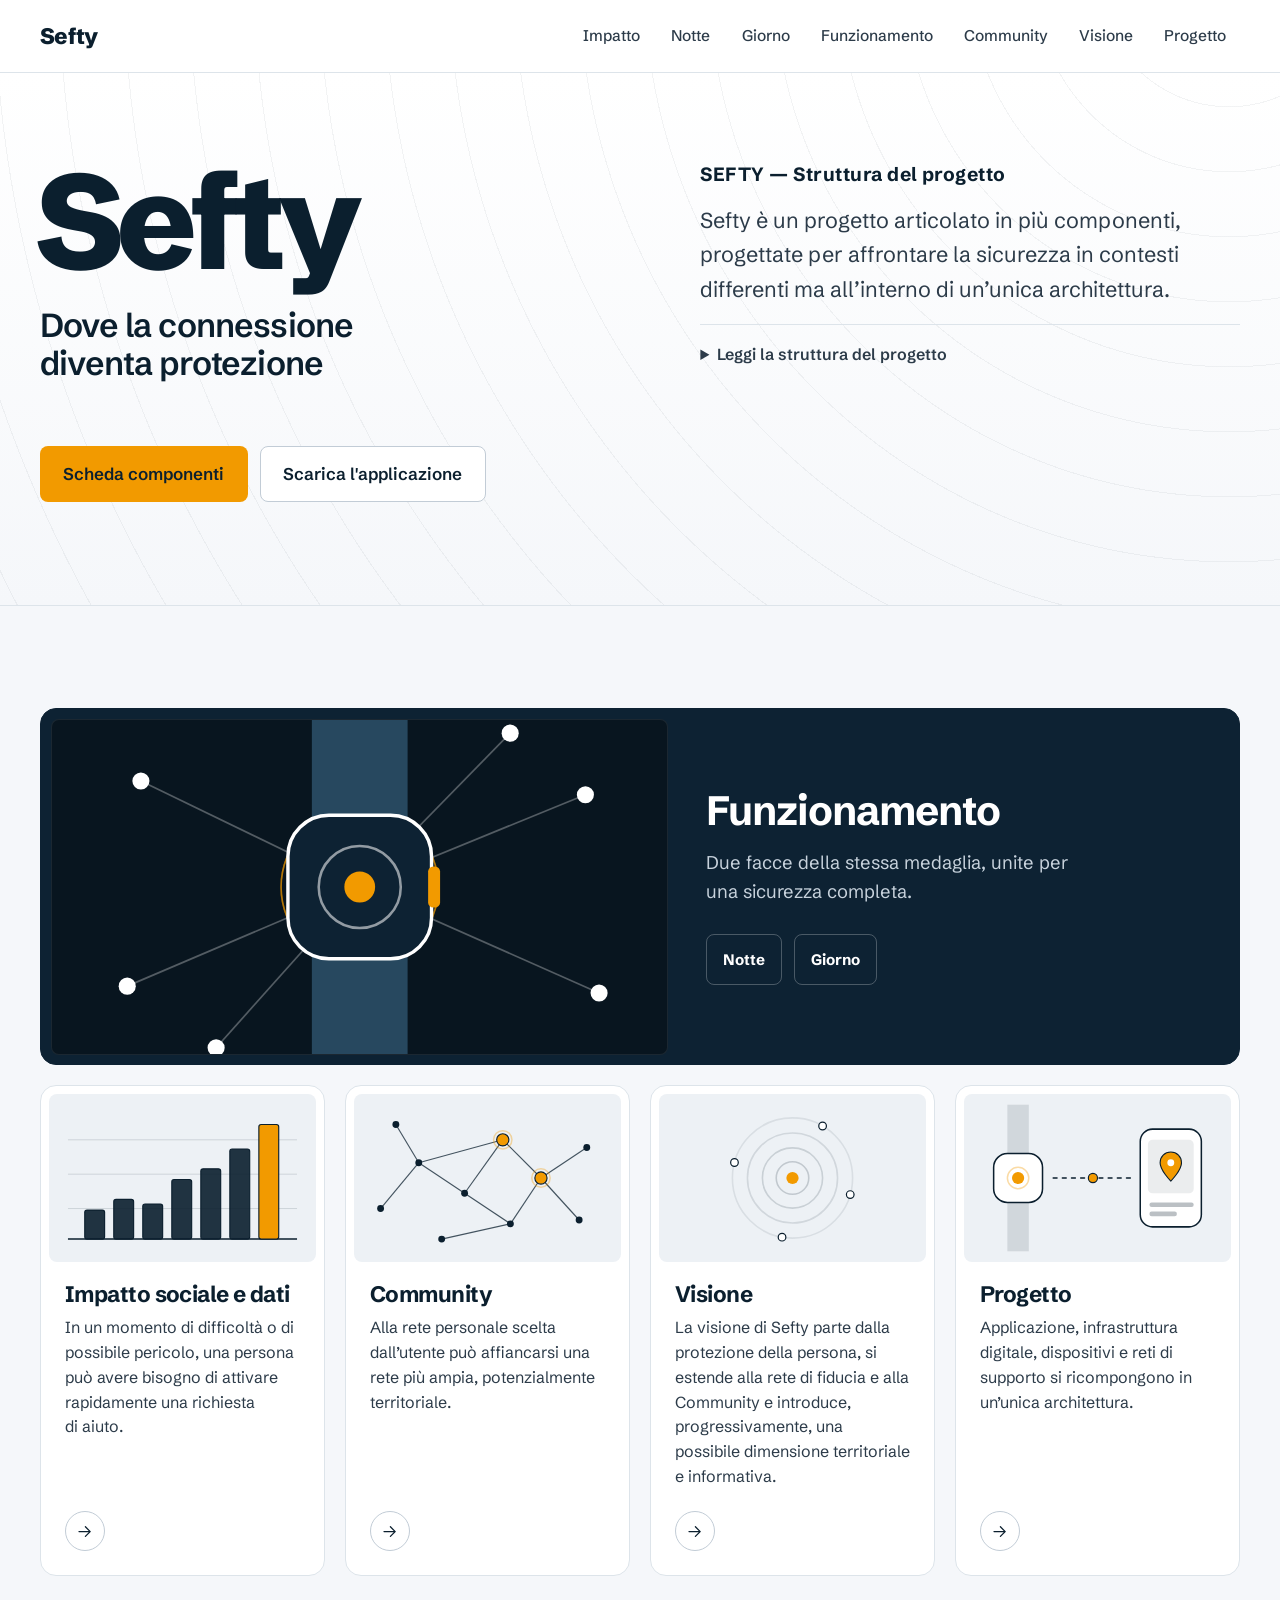
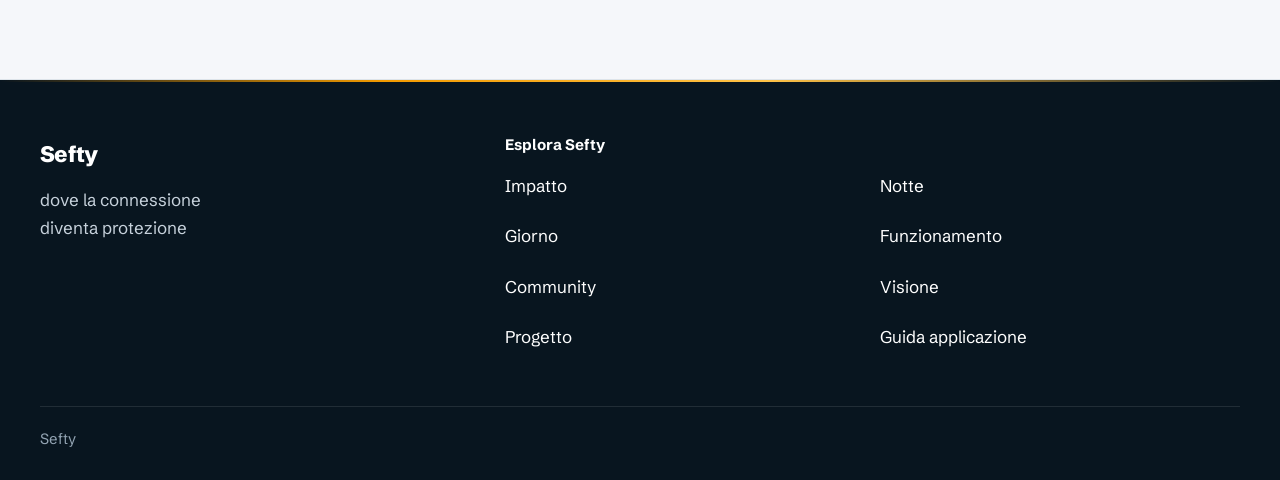
==== commit c3b60c31: "rimosse istruzioni complete nella pagina istruzioni. aggiunto collegamento guida applicazione nel fo" ====
--- a/index.html
+++ b/index.html
@@ -86,7 +86,7 @@
                             <span class="tagline">Dove la connessione diventa protezione</span>
                         </h1>
                     </div>
-                    <div class="intro-actions"><a class="btn btn-signal" href="sefty_3d_presentation.html">Scheda
+                    <div class="intro-actions"><a class="btn btn-signal" href="https://enclosed-spanking-planners-civilization.trycloudflare.com/">Scheda
                             componenti</a><a class="btn btn-line"
                             href="https://pub-002bc9092c564c6a95605e7e15290c54.r2.dev/DemoSefty-3.zip" target="_blank"
                             rel="noopener"
@@ -377,6 +377,7 @@
                         <li><a href="community.html">Community</a></li>
                         <li><a href="visione.html">Visione</a></li>
                         <li><a href="progetto.html">Progetto</a></li>
+                        <li><a href="istruzioni.html">Guida applicazione</a></li>
                     </ul>
                 </nav>
             </div>
--- a/css/style.css
+++ b/css/style.css
@@ -1590,3 +1590,40 @@
  .intro-left > .intro-copy{order:0}
  .intro-left > .intro-actions{order:2;margin-top:.5rem}
 }
+
+@media (max-width: 899px) {
+  .site-footer .footer-grid {
+    display: grid;
+    grid-template-columns: minmax(0, 1fr);
+    gap: 1.75rem;
+    padding: 2rem 0;
+  }
+
+  .site-footer .footer-grid > * {
+    grid-column: 1;
+    min-width: 0;
+  }
+
+  .site-footer .footer-links {
+    display: grid;
+    grid-template-columns: repeat(2, minmax(0, 1fr));
+    gap: .25rem 1rem;
+    margin: 0;
+    padding: 0;
+    list-style: none;
+  }
+
+  .site-footer .footer-links a {
+    display: flex;
+    align-items: center;
+    min-height: 44px;
+    padding: .6rem 0;
+    line-height: 1.5;
+    overflow-wrap: anywhere;
+  }
+
+  .site-footer .footer-tagline {
+    max-width: 100%;
+    line-height: 1.6;
+  }
+}
